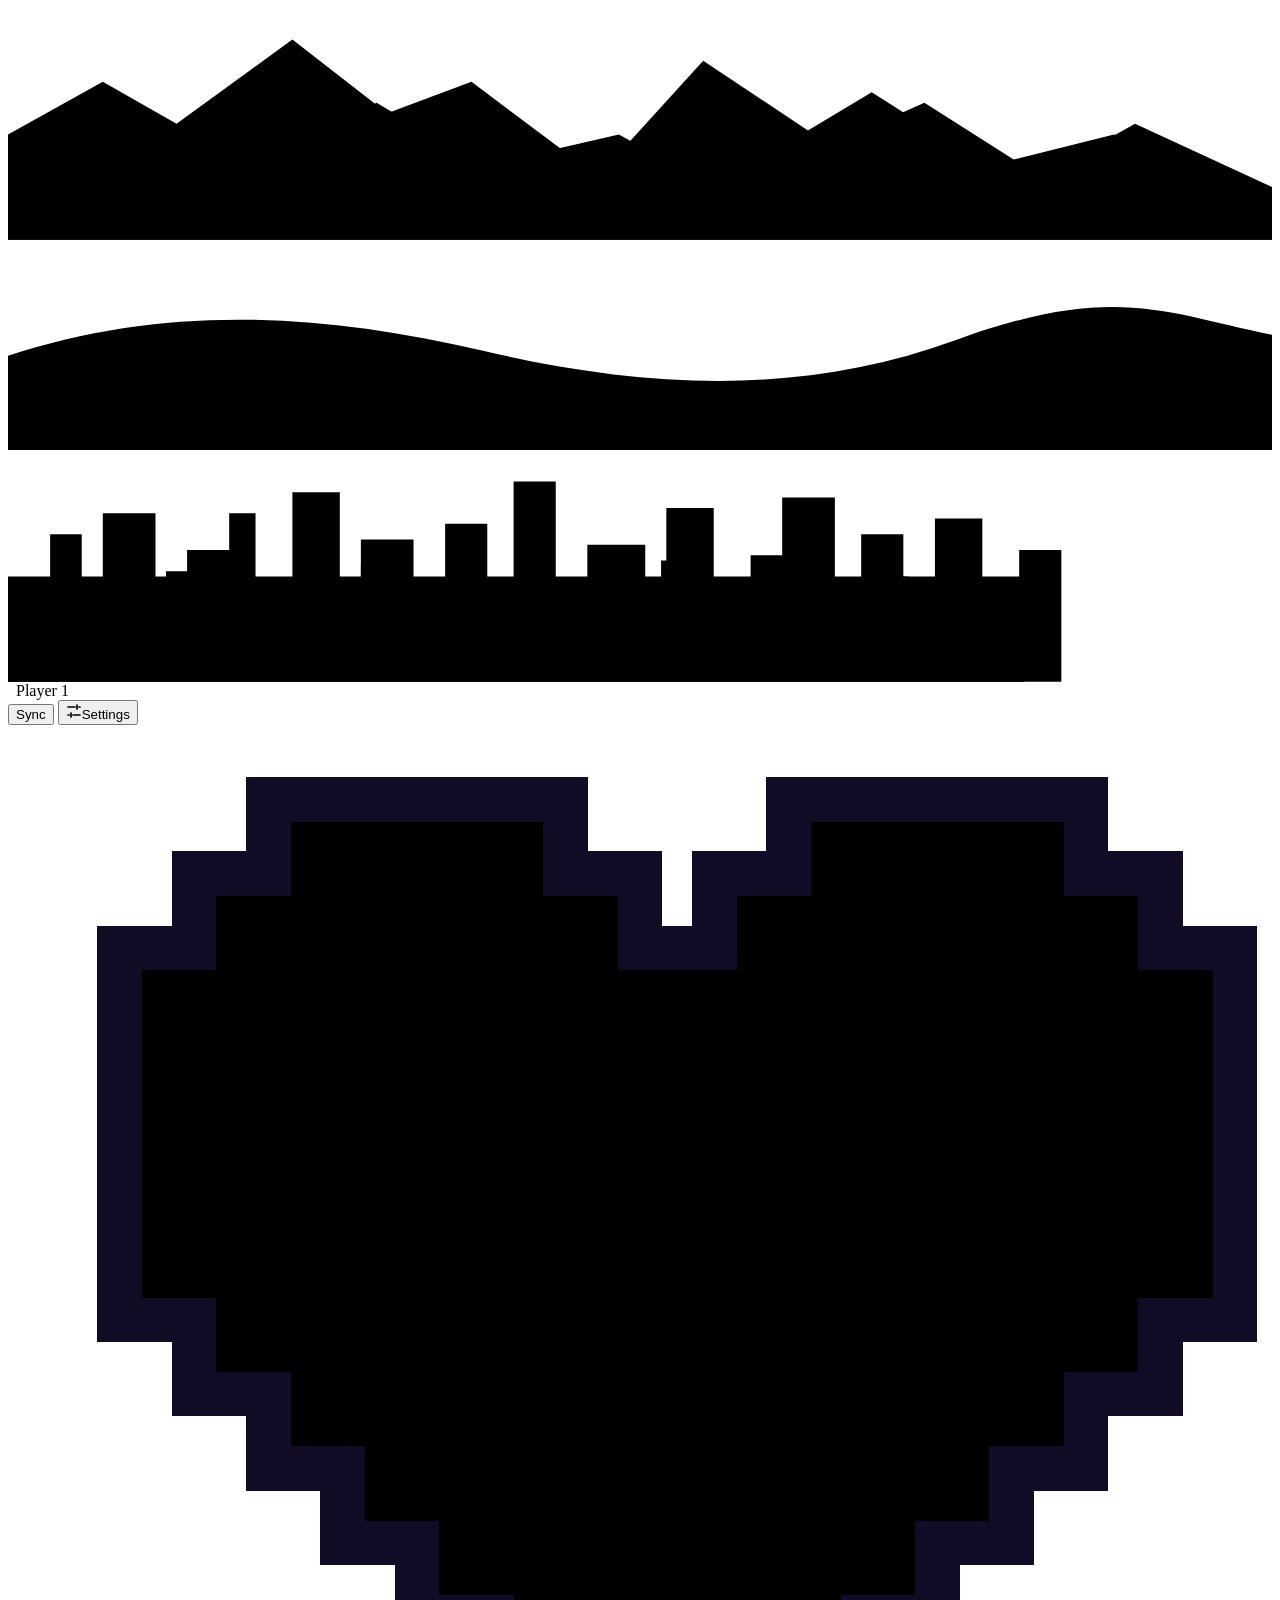
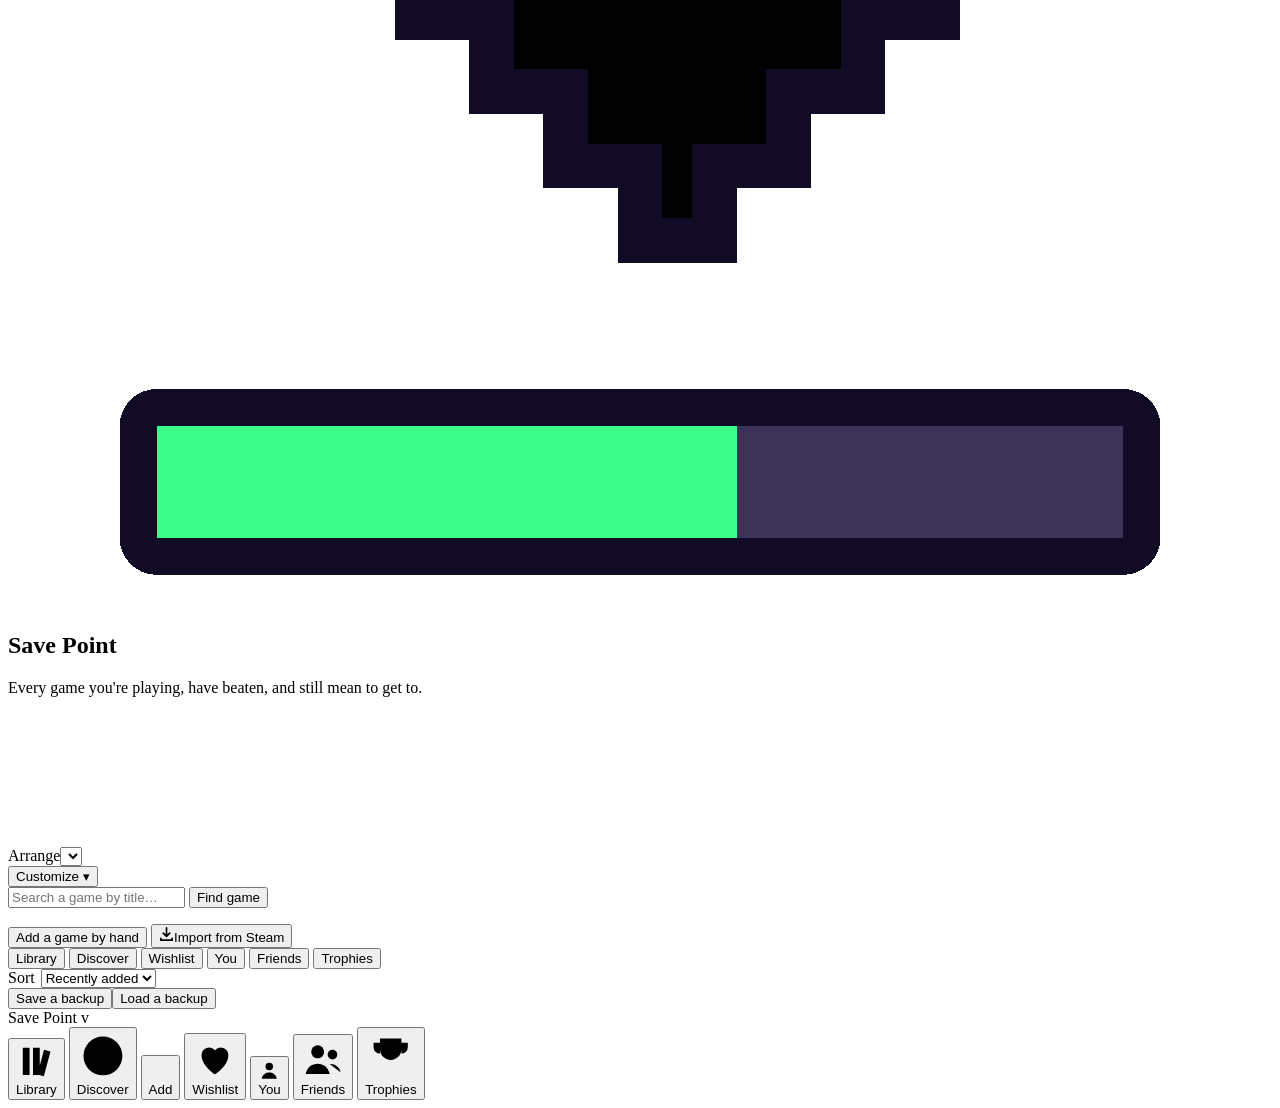
==== src/page/body.html @ 4b479892 "v3.49: what to play tonight, wishlist prices, play-together list, public profile + share image, room" ====
</style>
</head>
<body>
<div class="wrap">
  <section class="hero" aria-label="Player">
    <div class="sky" aria-hidden="true"><div class="floor"><div class="grid"></div></div><i class="horizon"></i>
      <div class="aurora"><i></i><i></i><i></i></div>
      <svg class="peaks" viewBox="0 0 1200 220" preserveAspectRatio="none"><path class="far" d="M0 220V120l90-50 70 40 110-80 90 70 80-30 120 90 100-110 120 80 90-40 110 70 90-50 130 60V220z"/><path class="near" d="M0 220V170l120-40 90 30 140-70 100 60 130-30 90 50 150-90 110 70 120-30 150 60V220z"/></svg>
      <div class="mist"><i></i><i></i></div>
      <div class="sun"></div>
      <div class="clouds"><i></i><i></i><i></i></div>
      <svg class="hills" viewBox="0 0 1200 200" preserveAspectRatio="none"><path class="h1" d="M0 200V110C150 60 300 70 450 105S750 150 900 95 1100 70 1200 90V200z"/><path class="h2" d="M0 200V150C200 110 350 120 520 150S850 185 1000 140 1150 125 1200 135V200z"/></svg>
      <svg class="city" viewBox="0 0 1200 220" preserveAspectRatio="none"><path class="c1" d="M0 220V120h40V80h30v40h20V60h50v60h30V95h40v-35h25v60h35V40h45v80h20V85h50v35h30V70h40v50h25V30h40v90h30V90h55v30h20V55h45v65h35V100h30V45h50v75h25V80h40v40h30V65h45v55h35V95h40v125z"/><path class="c2" d="M0 220V160h60v-30h40v30h50v-45h45v45h40v-25h55v25h45v-50h40v50h60v-35h50v35h45v-20h50v20h40v-55h45v55h55v-30h40v30h50v-40h45v40h60v-25h50v85z"/></svg>
      <div class="cityglow"></div></div>
    <div class="topbar">
      <div class="hp" aria-hidden="true"><i></i><i></i><i></i><i></i><i class="off"></i><span class="px" style="margin-left:8px">Player 1</span></div>
    <div class="tb">
      <button class="ibtn" type="button" id="sync-btn" aria-label="Sync"><span class="dot" id="sync-dot"></span><span id="sync-label">Sync</span></button>
      <button class="ibtn" type="button" id="install-top" hidden><svg width="15" height="15" viewBox="0 0 16 16" aria-hidden="true"><path d="M8 1v9m0 0L4.5 6.5M8 10l3.5-3.5M2 12v2h12v-2" fill="none" stroke="currentColor" stroke-width="1.8" stroke-linecap="round" stroke-linejoin="round"/></svg>Install app</button>
      <button class="ibtn" type="button" id="settings-btn" aria-label="Settings"><svg width="16" height="16" viewBox="0 0 16 16" aria-hidden="true"><path d="M2 4h7M13 4h1M2 12h1M7 12h7M11 2v4M5 10v4" fill="none" stroke="currentColor" stroke-width="1.7" stroke-linecap="round"/></svg>Settings</button>
    </div>
    </div>
    <div class="hero-main">
      <div class="titlewrap">
        <div class="crystalwrap" aria-hidden="true">
          <i class="cglow"></i>
          <div class="cfloat"><svg class="crystal heartmark" viewBox="0 0 34 40" aria-hidden="true" shape-rendering="crispEdges">
            <path class="hm-shade" d="M7 2h8v2h2v2h2V4h2V2h8v2h2v2h2v10h-2v2h-2v2h-2v2h-2v2h-2v2h-2v2h-2v2h-2v-2h-2v-2h-2v-2h-2v-2H9v-2H7v-2H5v-2H3V6h2V4h2z"/>
            <path class="hm-red" d="M7 2h8v2h2v2h2v24h-2v-2h-2v-2h-2v-2h-2v-2H9v-2H7v-2H5v-2H3V6h2V4h2z"/>
            <path class="hm-hi" d="M7 6h4v2H9v2H7z"/>
            <path d="M7 2h8v2h2v2h2V4h2V2h8v2h2v2h2v10h-2v2h-2v2h-2v2h-2v2h-2v2h-2v2h-2v2h-2v-2h-2v-2h-2v-2h-2v-2H9v-2H7v-2H5v-2H3V6h2V4h2z" fill="none" stroke="#120B26" stroke-width="1.2"/>
            <rect x="3" y="34" width="28" height="5" rx="1" fill="#120B26"/><rect x="4" y="35" width="26" height="3" fill="#3B3456"/><rect class="hm-bar" x="4" y="35" height="3" fill="#3BFF8A" style="width:calc(var(--xp,60) * .26px)"/>
          </svg></div>
          <i class="cshadow"></i>
        </div>
        <div class="l">
          <h1>Save <span class="hi">Point</span></h1>
          <div class="sub" id="subline">Every game you're playing, have beaten, and still mean to get to.</div>
        </div>
      </div>
      <div class="pcard" id="pcard"></div>
    </div>
  </section>

  <section class="deck" id="deck" aria-label="Now playing" hidden></section>

  <section class="bdock" id="bdock" aria-label="Your co-op buddy" hidden></section>

  <section class="room" id="room" aria-label="Your gaming room" hidden>
    <div class="rm-stage"></div>
    <div class="rm-panel" hidden></div>
    <div class="rm-bar"><button class="btn small primary" type="button" data-roomgo="shelves">📚 Open my shelves</button><button class="btn small" type="button" data-roomgo="pc">🖥 PC</button><button class="btn small" type="button" data-roomgo="consoles">🎮 Consoles</button><button class="btn small" type="button" data-roomgo="desk">🪑 Desk</button><button class="btn small" type="button" data-roomgo="walls">🖼 Walls</button></div>
  </section>
  <section class="rack nook" aria-label="Your game shelves" data-scene="cozy">
    <canvas class="sparks" id="sparks" aria-hidden="true"></canvas>
    <div class="nookglass" aria-hidden="true"></div>
    <div class="nookbar">
      <button class="btn small rm-back" type="button" id="nook-roomback" hidden title="See your whole gaming room">🏠 Room view</button>
      <div class="nookhead" id="nook-head"></div>
      <label class="nsel"><span>Arrange</span><select id="nook-view" aria-label="Arrange shelves by"></select></label>
      <div class="nmenuwrap"><button class="btn small nmenubtn" type="button" data-nookmenu aria-expanded="false" aria-controls="nook-menu">Customize ▾</button>
        <div class="nookmenu" id="nook-menu" hidden>
          <div class="nmrow"><span class="px">Room</span><div class="nookscene" id="nook-scene" role="group" aria-label="Room style"></div></div>
          <div class="nmrow"><span class="px">Shelf colour</span><div class="finpick" id="nook-finish" role="group" aria-label="Shelf colour"></div></div>
          <div class="nmrow"><span class="px">Spines</span><div class="spinepick" id="nook-spines" role="group" aria-label="Spine style"></div></div>
          <label class="nmrow"><span class="px">Sort games</span><select id="nook-sortall" aria-label="Sort games on every shelf"></select></label>
          <div class="nmlist">
            <button type="button" data-nooknew><i>＋</i>New shelf</button>
            <button type="button" id="nook-move" data-nookmove aria-pressed="false" hidden><i>⇄</i>Move games</button>
            <button type="button" data-nookdeco><i>✿</i>Decorate and sign</button>
            <button type="button" id="nook-edit" data-nookedit aria-pressed="false"><i>✥</i>Edit room layout</button>
            <button type="button" data-nookmanage><i>☰</i>Manage shelves</button>
          </div>
        </div></div>
    </div>
    <div class="nookhint" id="nook-hint" hidden>Drag a game to a new spot or another shelf. Dropping it on Playing, Finished or Backlog changes its status. <button class="btn small primary" type="button" data-nookmove>Done</button></div>
    <div class="nookband" id="nook-band" aria-hidden="true"><div class="bandin" id="band-in"></div></div>
    <div class="nookhint" id="nook-edithint" hidden>Drag your sign and decorations anywhere on the wall or the top shelf. <button class="linkbtn" type="button" data-bandreset>Reset layout</button> · <button class="linkbtn" type="button" data-nookdeco>Add or remove things</button> · <button class="btn small primary" type="button" data-nookedit>Done</button></div>
    <div class="shelves" id="shelves"></div>
  </section>

  <section class="console" aria-label="Find a game">
    <form id="search-form" autocomplete="off">
      <input id="q" type="search" placeholder="Search a game by title…" aria-label="Search for a game">
      <button class="btn primary" id="search-btn" type="submit">Find game</button>
    </form>
    <div id="results-wrap"></div>
    <div class="cfoot">
      <button class="linkbtn" id="manual-btn" type="button">Add a game by hand</button>
      <button class="btn small" type="button" id="steam-btn"><svg width="15" height="15" viewBox="0 0 16 16" aria-hidden="true"><path d="M8 1v9m0 0L4.5 6.5M8 10l3.5-3.5M2 12v2h12v-2" fill="none" stroke="currentColor" stroke-width="1.8" stroke-linecap="round" stroke-linejoin="round"/></svg>Import from Steam</button>
    </div>
  </section>

  <nav class="tabs" role="tablist">
    <button class="tab" id="tab-library" role="tab" aria-selected="true">Library</button>
    <button class="tab" id="tab-discover" role="tab" aria-selected="false">Discover</button>
    <button class="tab" id="tab-wishlist" role="tab" aria-selected="false">Wishlist</button>
    <button class="tab" id="tab-stats" role="tab" aria-selected="false">You</button>
    <button class="tab" id="tab-friends" role="tab" aria-selected="false">Friends</button>
    <button class="tab" id="tab-trophies" role="tab" aria-selected="false">Trophies</button>
  </nav>

  <main id="view-library">
    <div class="bar">
      <div class="seg" id="filter"></div>
      <label class="px" style="display:flex;align-items:center;gap:6px">Sort
        <select class="sort" id="sort">
          <option value="added">Recently added</option>
          <option value="played">Last played</option>
          <option value="title">Title</option>
          <option value="rating">Your rating</option>
          <option value="hours">Hours played</option>
          <option value="mc">Metacritic</option>
          <option value="year">Release year</option>
        </select>
      </label>
    </div>
    <div class="tools" id="tools"></div>
    <div id="list"></div>
  </main>
  <main id="view-discover" hidden><div id="disc"></div><div id="view-next"></div></main>
  <main id="view-wishlist" hidden></main>
  <main id="view-stats" hidden></main>
  <main id="view-friends" hidden></main>
  <main id="view-trophies" hidden></main>

  <footer class="muted">
    <span id="storage-note"></span>
    <div class="row2"><button class="btn small" type="button" id="backup-btn">Save a backup</button><button class="btn small" type="button" id="restore-btn">Load a backup</button></div>
    <input type="file" id="restore-file" accept=".json,application/json" hidden>
    <span class="px">Save Point v<span id="ver"></span></span>
  </footer>
</div>
<nav class="bnav" aria-label="Sections">
  <button type="button" data-nav="library" class="on"><svg viewBox="0 0 24 24" aria-hidden="true"><path d="M4 4h4v16H4zM10 4h4v16h-4zM16.5 5.2l3.8 1-3.9 14.6-3.8-1z"/></svg>Library</button>
  <button type="button" data-nav="discover"><svg viewBox="0 0 24 24" aria-hidden="true"><circle cx="12" cy="12" r="9"/><path d="M15.5 8.5l-2 5-5 2 2-5z"/></svg>Discover</button>
  <button type="button" data-nav="add" class="add" aria-label="Add a game"><svg viewBox="0 0 24 24" aria-hidden="true"><path d="M12 5v14M5 12h14"/></svg>Add</button>
  <button type="button" data-nav="wishlist"><svg viewBox="0 0 24 24" aria-hidden="true"><path d="M12 20s-7-4.4-7-10a4 4 0 0 1 7-2.6A4 4 0 0 1 19 10c0 5.6-7 10-7 10z"/></svg>Wishlist</button>
  <button type="button" data-nav="stats"><svg viewBox="0 0 24 24" aria-hidden="true"><circle cx="12" cy="8" r="4"/><path d="M4 21c1-4.5 4.5-6.5 8-6.5s7 2 8 6.5"/></svg>You</button>
  <button type="button" data-nav="friends"><svg viewBox="0 0 24 24" aria-hidden="true"><circle cx="9" cy="8" r="3.5"/><circle cx="17" cy="9.5" r="2.6"/><path d="M2.5 20c.8-3.8 3.4-5.6 6.5-5.6s5.7 1.8 6.5 5.6M15.5 14.6c2.7-.3 5 1.2 6 4.6"/></svg>Friends</button>
  <button type="button" data-nav="trophies"><svg viewBox="0 0 24 24" aria-hidden="true"><path d="M7 4h10v5a5 5 0 0 1-10 0zM7 6H4v2a3 3 0 0 0 3 3M17 6h3v2a3 3 0 0 1-3 3M12 14v4M8 20h8"/></svg>Trophies</button>
</nav>
<svg width="0" height="0" style="position:absolute" aria-hidden="true" focusable="false"><defs id="cb-defs"></defs><defs>
  <!-- gives every flat trinket drawing soft light from the top left, a gentle sheen and shade underneath -->
  <filter id="tkShade" x="-8%" y="-8%" width="116%" height="116%" color-interpolation-filters="sRGB">
    <feGaussianBlur in="SourceAlpha" stdDeviation="1.4" result="b"/>
    <feDiffuseLighting in="b" surfaceScale="2.4" diffuseConstant="1.15" lighting-color="#fff" result="d"><feDistantLight azimuth="225" elevation="48"/></feDiffuseLighting>
    <feComposite in="SourceGraphic" in2="d" operator="arithmetic" k1="1.12" k2="0" k3="0" k4="0" result="lit"/>
    <feSpecularLighting in="b" surfaceScale="2.4" specularConstant=".7" specularExponent="22" lighting-color="#fff" result="sp"><feDistantLight azimuth="225" elevation="40"/></feSpecularLighting>
    <feComposite in="sp" in2="SourceAlpha" operator="in" result="spi"/>
    <feComposite in="lit" in2="SourceAlpha" operator="in" result="liti"/>
    <feMerge><feMergeNode in="liti"/><feMergeNode in="spi"/></feMerge>
  </filter></defs></svg>
<div class="buddy" id="buddy" hidden><div class="bubble" id="bubble" role="status" hidden></div><button class="bbtn" id="buddy-btn" type="button" aria-label="Talk to your co-op buddy"></button></div>
<div id="modal-root"></div>
<script>
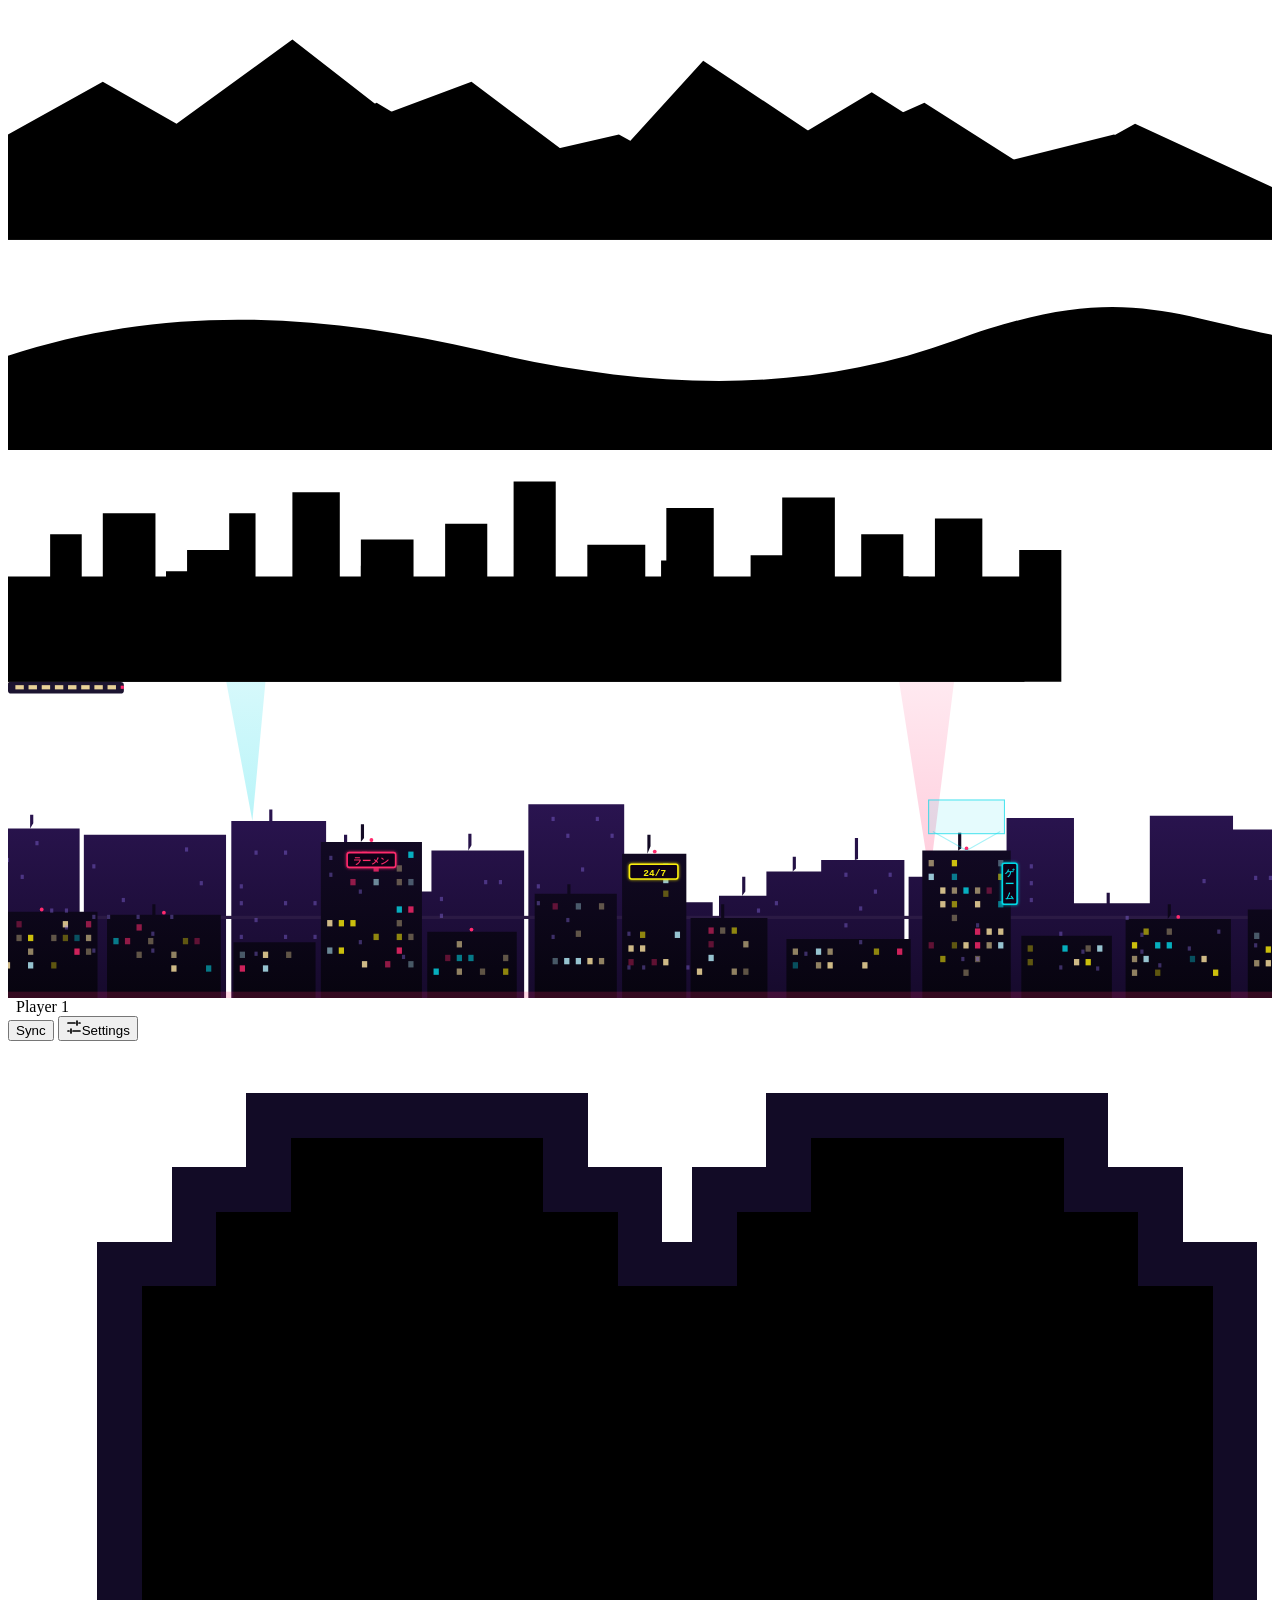
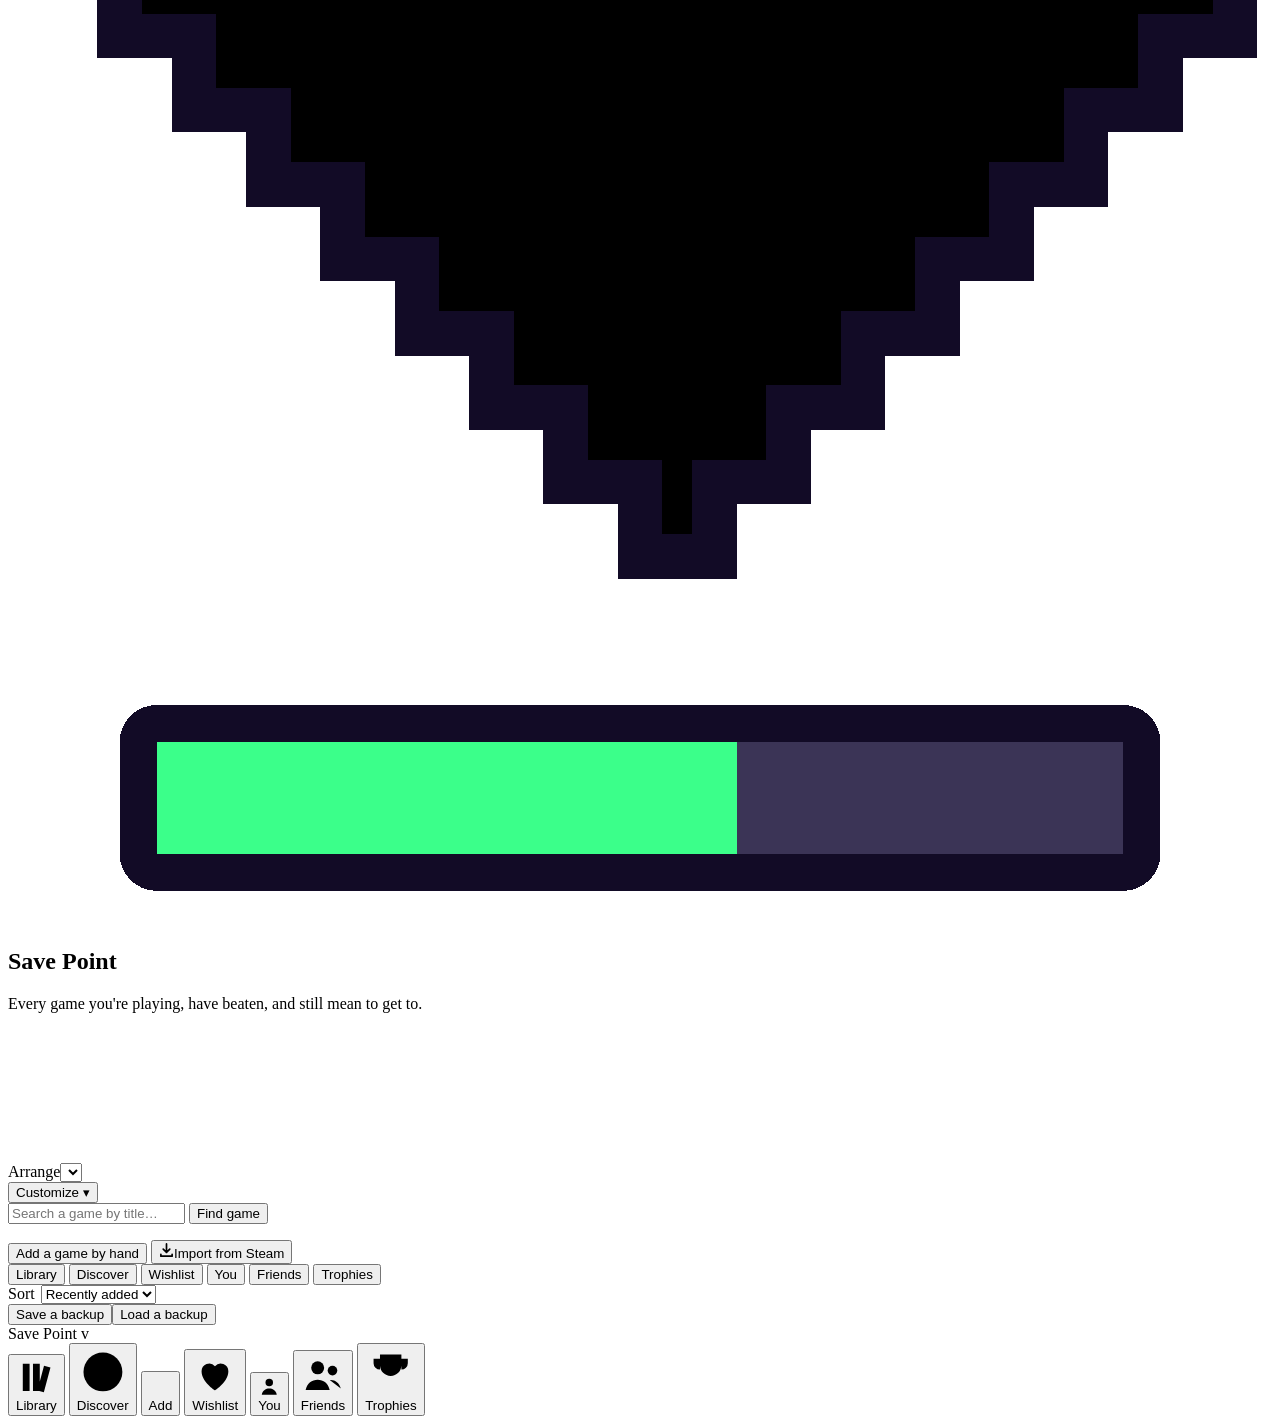
==== commit ab676ff2: "v3.50: notifications bell with conversations and reactions, room rugs and edit button, free themed t" ====
--- a/src/page/body.html
+++ b/src/page/body.html
@@ -11,7 +11,27 @@
       <div class="clouds"><i></i><i></i><i></i></div>
       <svg class="hills" viewBox="0 0 1200 200" preserveAspectRatio="none"><path class="h1" d="M0 200V110C150 60 300 70 450 105S750 150 900 95 1100 70 1200 90V200z"/><path class="h2" d="M0 200V150C200 110 350 120 520 150S850 185 1000 140 1150 125 1200 135V200z"/></svg>
       <svg class="city" viewBox="0 0 1200 220" preserveAspectRatio="none"><path class="c1" d="M0 220V120h40V80h30v40h20V60h50v60h30V95h40v-35h25v60h35V40h45v80h20V85h50v35h30V70h40v50h25V30h40v90h30V90h55v30h20V55h45v65h35V100h30V45h50v75h25V80h40v40h30V65h45v55h35V95h40v125z"/><path class="c2" d="M0 220V160h60v-30h40v30h50v-45h45v45h40v-25h55v25h45v-50h40v50h60v-35h50v35h45v-20h50v20h40v-55h45v55h55v-30h40v30h50v-40h45v40h60v-25h50v85z"/></svg>
-      <div class="cityglow"></div></div>
+      <div class="cityglow"></div>
+      <svg class="cyberlife" viewBox="0 0 1200 300" preserveAspectRatio="xMidYMax slice" aria-hidden="true" font-family="monospace">
+        <defs><linearGradient id="cyBeam" x1="0" y1="1" x2="0" y2="0"><stop offset="0" stop-color="#05D9E8" stop-opacity=".28"/><stop offset="1" stop-color="#05D9E8" stop-opacity="0"/></linearGradient>
+          <linearGradient id="cyBeam2" x1="0" y1="1" x2="0" y2="0"><stop offset="0" stop-color="#FF2A6D" stop-opacity=".24"/><stop offset="1" stop-color="#FF2A6D" stop-opacity="0"/></linearGradient>
+          <linearGradient id="cyFar" x1="0" y1="0" x2="0" y2="1"><stop offset="0" stop-color="#2A1450"/><stop offset="1" stop-color="#160A2C"/></linearGradient>
+          <linearGradient id="cyNear" x1="0" y1="0" x2="0" y2="1"><stop offset="0" stop-color="#130A26"/><stop offset="1" stop-color="#07040F"/></linearGradient>
+          <filter id="cyGlow" x="-50%" y="-50%" width="200%" height="200%"><feGaussianBlur stdDeviation="1.6" result="b"/><feMerge><feMergeNode in="b"/><feMergeNode in="SourceGraphic"/></feMerge></filter>
+          <clipPath id="cyHc"><rect x="876" y="114" width="68" height="28"/></clipPath></defs>
+        <g class="cybeams"><path class="cyb1" d="M232 132 l-60 -320 h90z" fill="url(#cyBeam)"/><path class="cyb2" d="M875 185 l-50 -320 h90z" fill="url(#cyBeam2)"/></g>
+        <g class="cycars"><g class="cycar c1"><rect width="14" height="3" rx="1.5" fill="#2A1F48"/><circle cx="14" cy="1.5" r="1.8" fill="#FFF7C2"/><circle cx="0" cy="1.5" r="1.3" fill="#FF2A6D"/></g><g class="cycar c2"><rect width="10" height="2.5" rx="1.2" fill="#2A1F48"/><circle cx="0" cy="1.2" r="1.4" fill="#FFF7C2"/><circle cx="10" cy="1.2" r="1" fill="#FF2A6D"/></g><g class="cycar c3"><rect width="12" height="3" rx="1.5" fill="#2A1F48"/><circle cx="12" cy="1.5" r="1.5" fill="#05D9E8"/></g></g>
+        <path d="M-10 300V139h78V300zM21 139v-13h3v8zM72 300V145h78V300zM146 300V145h61V300zM212 300V132h90V300zM248 132v-11h3v19zM297 300V153h56V300zM319 153v-8h3v15zM352 300V199h59V300zM402 300V160h88V300zM437 160v-16h3v11zM494 300V116h91V300zM580 300V209h89V300zM616 209v-19h3v20zM675 300V203h54V300zM697 203v-18h3v14zM720 300V180h62V300zM745 180v-14h3v11zM772 300V169h79V300zM804 169v-21h3v20zM855 300V185h87V300zM948 300V129h64V300zM1011 300V210h81V300zM1043 210v-10h3v14zM1084 300V127h79V300zM1161 300V140h76V300z" fill="url(#cyFar)"/>
+        <g class="cytrain"><rect x="0" y="222" width="1200" height="3" fill="#2B1A44"/><g class="cytr"><rect width="110" height="11" rx="3" fill="#1C1430"/><rect x="7.0" y="3" width="8" height="4" fill="#FFE7A3" opacity=".9"/><rect x="19.5" y="3" width="8" height="4" fill="#FFE7A3" opacity=".9"/><rect x="32.0" y="3" width="8" height="4" fill="#FFE7A3" opacity=".9"/><rect x="44.5" y="3" width="8" height="4" fill="#FFE7A3" opacity=".9"/><rect x="57.0" y="3" width="8" height="4" fill="#FFE7A3" opacity=".9"/><rect x="69.5" y="3" width="8" height="4" fill="#FFE7A3" opacity=".9"/><rect x="82.0" y="3" width="8" height="4" fill="#FFE7A3" opacity=".9"/><rect x="94.5" y="3" width="8" height="4" fill="#FFE7A3" opacity=".9"/><rect x="107" y="3.5" width="3" height="3" fill="#FF2A6D"/></g></g>
+        <path d="M-20 300V218h105V300zM94 300V221h108V300zM137 221v-10h3v11zM214 300V247h78V300zM297 300V152h96V300zM335 152v-17h3v13zM398 300V237h85V300zM500 300V201h78V300zM531 201v-9h3v9zM583 300V163h61V300zM607 163v-18h3v11zM648 300V224h73V300zM677 224v-13h3v13zM739 300V244h118V300zM868 300V160h84V300zM902 160v-17h3v15zM962 300V241h86V300zM1061 300V225h100V300zM1101 225v-14h3v10zM1177 300V216h103V300z" fill="url(#cyNear)"/>
+        <g class="cywin"><rect x="-14" y="227" width="5" height="6" fill="#FFE7A3" opacity="0.35"/><rect x="8" y="227" width="5" height="6" fill="#FF2A6D" opacity="0.35"/><rect x="52" y="227" width="5" height="6" fill="#FFE7A3" opacity="0.8" class="cw f1"/><rect x="74" y="227" width="5" height="6" fill="#FF2A6D" opacity="0.55"/><rect x="8" y="240" width="5" height="6" fill="#FFE7A3" opacity="0.35"/><rect x="19" y="240" width="5" height="6" fill="#FCEE0A" opacity="0.8"/><rect x="41" y="240" width="5" height="6" fill="#FFE7A3" opacity="0.35"/><rect x="52" y="240" width="5" height="6" fill="#FCEE0A" opacity="0.35" class="cw f1"/><rect x="63" y="240" width="5" height="6" fill="#05D9E8" opacity="0.35"/><rect x="74" y="240" width="5" height="6" fill="#FFE7A3" opacity="0.55"/><rect x="19" y="253" width="5" height="6" fill="#FFE7A3" opacity="0.55"/><rect x="63" y="253" width="5" height="6" fill="#FF2A6D" opacity="0.8" class="cw f1"/><rect x="74" y="253" width="5" height="6" fill="#FFE7A3" opacity="0.35"/><rect x="-3" y="266" width="5" height="6" fill="#FFE7A3" opacity="0.8"/><rect x="19" y="266" width="5" height="6" fill="#B9F3FF" opacity="0.8"/><rect x="41" y="266" width="5" height="6" fill="#FCEE0A" opacity="0.35"/><rect x="122" y="230" width="5" height="6" fill="#FF2A6D" opacity="0.55" class="cw f3"/><rect x="100" y="243" width="5" height="6" fill="#05D9E8" opacity="0.55" class="cw f1"/><rect x="111" y="243" width="5" height="6" fill="#FF2A6D" opacity="0.55" class="cw f4"/><rect x="133" y="243" width="5" height="6" fill="#FFE7A3" opacity="0.35"/><rect x="166" y="243" width="5" height="6" fill="#FCEE0A" opacity="0.35"/><rect x="177" y="243" width="5" height="6" fill="#FF2A6D" opacity="0.35" class="cw f4"/><rect x="122" y="256" width="5" height="6" fill="#FFE7A3" opacity="0.35" class="cw f3"/><rect x="155" y="256" width="5" height="6" fill="#FFE7A3" opacity="0.55" class="cw f4"/><rect x="155" y="269" width="5" height="6" fill="#FFE7A3" opacity="0.8" class="cw f1"/><rect x="188" y="269" width="5" height="6" fill="#05D9E8" opacity="0.55" class="cw f2"/><rect x="220" y="256" width="5" height="6" fill="#B9F3FF" opacity="0.35" class="cw f2"/><rect x="242" y="256" width="5" height="6" fill="#FFE7A3" opacity="0.8"/><rect x="264" y="256" width="5" height="6" fill="#FFE7A3" opacity="0.35"/><rect x="220" y="269" width="5" height="6" fill="#FF2A6D" opacity="0.8" class="cw f4"/><rect x="242" y="269" width="5" height="6" fill="#B9F3FF" opacity="0.8"/><rect x="336" y="161" width="5" height="6" fill="#FF2A6D" opacity="0.55"/><rect x="380" y="161" width="5" height="6" fill="#05D9E8" opacity="0.8"/><rect x="347" y="174" width="5" height="6" fill="#FF2A6D" opacity="0.8"/><rect x="369" y="174" width="5" height="6" fill="#FFE7A3" opacity="0.35"/><rect x="325" y="187" width="5" height="6" fill="#FF2A6D" opacity="0.55"/><rect x="347" y="187" width="5" height="6" fill="#B9F3FF" opacity="0.55"/><rect x="369" y="187" width="5" height="6" fill="#FFE7A3" opacity="0.35"/><rect x="380" y="187" width="5" height="6" fill="#B9F3FF" opacity="0.35"/><rect x="369" y="213" width="5" height="6" fill="#05D9E8" opacity="0.8"/><rect x="380" y="213" width="5" height="6" fill="#FF2A6D" opacity="0.8"/><rect x="303" y="226" width="5" height="6" fill="#FFE7A3" opacity="0.8"/><rect x="314" y="226" width="5" height="6" fill="#FCEE0A" opacity="0.8" class="cw f1"/><rect x="325" y="226" width="5" height="6" fill="#FCEE0A" opacity="0.8" class="cw f1"/><rect x="369" y="226" width="5" height="6" fill="#FFE7A3" opacity="0.35"/><rect x="347" y="239" width="5" height="6" fill="#FCEE0A" opacity="0.55" class="cw f4"/><rect x="369" y="239" width="5" height="6" fill="#FCEE0A" opacity="0.55"/><rect x="380" y="239" width="5" height="6" fill="#FFE7A3" opacity="0.35" class="cw f2"/><rect x="303" y="252" width="5" height="6" fill="#B9F3FF" opacity="0.55"/><rect x="314" y="252" width="5" height="6" fill="#FCEE0A" opacity="0.8" class="cw f1"/><rect x="369" y="252" width="5" height="6" fill="#FF2A6D" opacity="0.8"/><rect x="336" y="265" width="5" height="6" fill="#FFE7A3" opacity="0.8"/><rect x="358" y="265" width="5" height="6" fill="#FF2A6D" opacity="0.55"/><rect x="380" y="265" width="5" height="6" fill="#B9F3FF" opacity="0.35"/><rect x="426" y="246" width="5" height="6" fill="#FFE7A3" opacity="0.55" class="cw f1"/><rect x="415" y="259" width="5" height="6" fill="#FF2A6D" opacity="0.35"/><rect x="426" y="259" width="5" height="6" fill="#05D9E8" opacity="0.55"/><rect x="437" y="259" width="5" height="6" fill="#05D9E8" opacity="0.55"/><rect x="470" y="259" width="5" height="6" fill="#FFE7A3" opacity="0.35"/><rect x="404" y="272" width="5" height="6" fill="#05D9E8" opacity="0.8"/><rect x="426" y="272" width="5" height="6" fill="#FFE7A3" opacity="0.55" class="cw f2"/><rect x="448" y="272" width="5" height="6" fill="#FFE7A3" opacity="0.35" class="cw f4"/><rect x="470" y="272" width="5" height="6" fill="#FCEE0A" opacity="0.55"/><rect x="517" y="210" width="5" height="6" fill="#FF2A6D" opacity="0.35" class="cw f2"/><rect x="539" y="210" width="5" height="6" fill="#B9F3FF" opacity="0.35"/><rect x="561" y="210" width="5" height="6" fill="#FFE7A3" opacity="0.35"/><rect x="539" y="236" width="5" height="6" fill="#FFE7A3" opacity="0.35"/><rect x="517" y="262" width="5" height="6" fill="#B9F3FF" opacity="0.35"/><rect x="528" y="262" width="5" height="6" fill="#B9F3FF" opacity="0.8"/><rect x="539" y="262" width="5" height="6" fill="#B9F3FF" opacity="0.8"/><rect x="550" y="262" width="5" height="6" fill="#FFE7A3" opacity="0.8"/><rect x="561" y="262" width="5" height="6" fill="#FFE7A3" opacity="0.55"/><rect x="622" y="172" width="5" height="6" fill="#05D9E8" opacity="0.55" class="cw f2"/><rect x="622" y="185" width="5" height="6" fill="#B9F3FF" opacity="0.8" class="cw f3"/><rect x="622" y="198" width="5" height="6" fill="#FCEE0A" opacity="0.35"/><rect x="600" y="237" width="5" height="6" fill="#FCEE0A" opacity="0.55"/><rect x="633" y="237" width="5" height="6" fill="#B9F3FF" opacity="0.8"/><rect x="589" y="250" width="5" height="6" fill="#FFE7A3" opacity="0.8"/><rect x="600" y="250" width="5" height="6" fill="#FFE7A3" opacity="0.8"/><rect x="589" y="263" width="5" height="6" fill="#FF2A6D" opacity="0.35"/><rect x="611" y="263" width="5" height="6" fill="#FF2A6D" opacity="0.35"/><rect x="622" y="263" width="5" height="6" fill="#FFE7A3" opacity="0.8"/><rect x="665" y="233" width="5" height="6" fill="#FF2A6D" opacity="0.55" class="cw f4"/><rect x="676" y="233" width="5" height="6" fill="#FFE7A3" opacity="0.35"/><rect x="687" y="233" width="5" height="6" fill="#FCEE0A" opacity="0.55" class="cw f4"/><rect x="665" y="246" width="5" height="6" fill="#FF2A6D" opacity="0.35"/><rect x="698" y="246" width="5" height="6" fill="#FFE7A3" opacity="0.55"/><rect x="665" y="259" width="5" height="6" fill="#B9F3FF" opacity="0.8"/><rect x="654" y="272" width="5" height="6" fill="#FFE7A3" opacity="0.8"/><rect x="687" y="272" width="5" height="6" fill="#FFE7A3" opacity="0.55" class="cw f3"/><rect x="698" y="272" width="5" height="6" fill="#FFE7A3" opacity="0.35" class="cw f3"/><rect x="745" y="253" width="5" height="6" fill="#FFE7A3" opacity="0.55"/><rect x="767" y="253" width="5" height="6" fill="#B9F3FF" opacity="0.8"/><rect x="778" y="253" width="5" height="6" fill="#FFE7A3" opacity="0.55"/><rect x="822" y="253" width="5" height="6" fill="#FCEE0A" opacity="0.55"/><rect x="844" y="253" width="5" height="6" fill="#FF2A6D" opacity="0.8"/><rect x="745" y="266" width="5" height="6" fill="#05D9E8" opacity="0.35"/><rect x="767" y="266" width="5" height="6" fill="#FFE7A3" opacity="0.55"/><rect x="778" y="266" width="5" height="6" fill="#FFE7A3" opacity="0.8"/><rect x="811" y="266" width="5" height="6" fill="#FFE7A3" opacity="0.8" class="cw f2"/><rect x="874" y="169" width="5" height="6" fill="#FFE7A3" opacity="0.55" class="cw f3"/><rect x="896" y="169" width="5" height="6" fill="#FCEE0A" opacity="0.8"/><rect x="940" y="169" width="5" height="6" fill="#B9F3FF" opacity="0.35" class="cw f2"/><rect x="874" y="182" width="5" height="6" fill="#B9F3FF" opacity="0.8" class="cw f4"/><rect x="896" y="182" width="5" height="6" fill="#05D9E8" opacity="0.55"/><rect x="940" y="182" width="5" height="6" fill="#FCEE0A" opacity="0.55"/><rect x="885" y="195" width="5" height="6" fill="#FFE7A3" opacity="0.8"/><rect x="896" y="195" width="5" height="6" fill="#FFE7A3" opacity="0.55"/><rect x="907" y="195" width="5" height="6" fill="#05D9E8" opacity="0.8"/><rect x="918" y="195" width="5" height="6" fill="#FFE7A3" opacity="0.55" class="cw f1"/><rect x="929" y="195" width="5" height="6" fill="#FF2A6D" opacity="0.35"/><rect x="885" y="208" width="5" height="6" fill="#FFE7A3" opacity="0.8"/><rect x="896" y="208" width="5" height="6" fill="#FCEE0A" opacity="0.55"/><rect x="918" y="208" width="5" height="6" fill="#FFE7A3" opacity="0.8"/><rect x="940" y="208" width="5" height="6" fill="#05D9E8" opacity="0.55"/><rect x="896" y="221" width="5" height="6" fill="#FFE7A3" opacity="0.35"/><rect x="918" y="234" width="5" height="6" fill="#FF2A6D" opacity="0.8" class="cw f4"/><rect x="929" y="234" width="5" height="6" fill="#FFE7A3" opacity="0.8"/><rect x="940" y="234" width="5" height="6" fill="#FFE7A3" opacity="0.8"/><rect x="874" y="247" width="5" height="6" fill="#FF2A6D" opacity="0.35" class="cw f2"/><rect x="896" y="247" width="5" height="6" fill="#FCEE0A" opacity="0.35"/><rect x="907" y="247" width="5" height="6" fill="#FFE7A3" opacity="0.8" class="cw f2"/><rect x="918" y="247" width="5" height="6" fill="#FF2A6D" opacity="0.8"/><rect x="929" y="247" width="5" height="6" fill="#FFE7A3" opacity="0.55"/><rect x="940" y="247" width="5" height="6" fill="#B9F3FF" opacity="0.8"/><rect x="885" y="260" width="5" height="6" fill="#FCEE0A" opacity="0.55"/><rect x="918" y="260" width="5" height="6" fill="#FFE7A3" opacity="0.35"/><rect x="907" y="273" width="5" height="6" fill="#FFE7A3" opacity="0.35"/><rect x="968" y="250" width="5" height="6" fill="#FCEE0A" opacity="0.35"/><rect x="1001" y="250" width="5" height="6" fill="#05D9E8" opacity="0.8" class="cw f3"/><rect x="1023" y="250" width="5" height="6" fill="#FFE7A3" opacity="0.35" class="cw f2"/><rect x="1034" y="250" width="5" height="6" fill="#B9F3FF" opacity="0.8"/><rect x="968" y="263" width="5" height="6" fill="#FCEE0A" opacity="0.35"/><rect x="1012" y="263" width="5" height="6" fill="#FFE7A3" opacity="0.8"/><rect x="1023" y="263" width="5" height="6" fill="#FCEE0A" opacity="0.8" class="cw f4"/><rect x="1078" y="234" width="5" height="6" fill="#FCEE0A" opacity="0.55" class="cw f3"/><rect x="1100" y="234" width="5" height="6" fill="#FFE7A3" opacity="0.35"/><rect x="1067" y="247" width="5" height="6" fill="#FCEE0A" opacity="0.8" class="cw f4"/><rect x="1089" y="247" width="5" height="6" fill="#05D9E8" opacity="0.8" class="cw f1"/><rect x="1100" y="247" width="5" height="6" fill="#05D9E8" opacity="0.8" class="cw f4"/><rect x="1067" y="260" width="5" height="6" fill="#FFE7A3" opacity="0.55" class="cw f1"/><rect x="1078" y="260" width="5" height="6" fill="#B9F3FF" opacity="0.8"/><rect x="1122" y="260" width="5" height="6" fill="#05D9E8" opacity="0.35" class="cw f2"/><rect x="1133" y="260" width="5" height="6" fill="#FFE7A3" opacity="0.8"/><rect x="1067" y="273" width="5" height="6" fill="#FFE7A3" opacity="0.55" class="cw f1"/><rect x="1089" y="273" width="5" height="6" fill="#FCEE0A" opacity="0.35"/><rect x="1144" y="273" width="5" height="6" fill="#FCEE0A" opacity="0.8"/><rect x="1238" y="225" width="5" height="6" fill="#B9F3FF" opacity="0.8" class="cw f3"/><rect x="1183" y="238" width="5" height="6" fill="#B9F3FF" opacity="0.35"/><rect x="1205" y="238" width="5" height="6" fill="#05D9E8" opacity="0.8"/><rect x="1216" y="238" width="5" height="6" fill="#05D9E8" opacity="0.35"/><rect x="1238" y="238" width="5" height="6" fill="#05D9E8" opacity="0.8"/><rect x="1260" y="238" width="5" height="6" fill="#FFE7A3" opacity="0.35"/><rect x="1194" y="251" width="5" height="6" fill="#FCEE0A" opacity="0.8"/><rect x="1205" y="251" width="5" height="6" fill="#FFE7A3" opacity="0.55"/><rect x="1216" y="251" width="5" height="6" fill="#FFE7A3" opacity="0.8"/><rect x="1227" y="251" width="5" height="6" fill="#05D9E8" opacity="0.8"/><rect x="1238" y="251" width="5" height="6" fill="#B9F3FF" opacity="0.8" class="cw f3"/><rect x="1249" y="251" width="5" height="6" fill="#FFE7A3" opacity="0.35" class="cw f3"/><rect x="1183" y="264" width="5" height="6" fill="#FFE7A3" opacity="0.55" class="cw f1"/><rect x="1194" y="264" width="5" height="6" fill="#FFE7A3" opacity="0.8"/><rect x="1205" y="264" width="5" height="6" fill="#FF2A6D" opacity="0.55"/><rect x="1249" y="264" width="5" height="6" fill="#FCEE0A" opacity="0.35"/><rect x="26" y="151" width="3" height="4" fill="#9B7BFF" opacity=".35"/><rect x="-2" y="167" width="3" height="4" fill="#9B7BFF" opacity=".35"/><rect x="12" y="183" width="3" height="4" fill="#9B7BFF" opacity=".35"/><rect x="40" y="215" width="3" height="4" fill="#9B7BFF" opacity=".35"/><rect x="54" y="215" width="3" height="4" fill="#9B7BFF" opacity=".35"/><rect x="54" y="231" width="3" height="4" fill="#9B7BFF" opacity=".35"/><rect x="80" y="173" width="3" height="4" fill="#9B7BFF" opacity=".35"/><rect x="108" y="205" width="3" height="4" fill="#9B7BFF" opacity=".35"/><rect x="80" y="221" width="3" height="4" fill="#9B7BFF" opacity=".35"/><rect x="94" y="221" width="3" height="4" fill="#9B7BFF" opacity=".35"/><rect x="122" y="221" width="3" height="4" fill="#9B7BFF" opacity=".35"/><rect x="136" y="237" width="3" height="4" fill="#9B7BFF" opacity=".35"/><rect x="80" y="253" width="3" height="4" fill="#9B7BFF" opacity=".35"/><rect x="136" y="253" width="3" height="4" fill="#9B7BFF" opacity=".35"/><rect x="168" y="157" width="3" height="4" fill="#9B7BFF" opacity=".35"/><rect x="182" y="189" width="3" height="4" fill="#9B7BFF" opacity=".35"/><rect x="154" y="221" width="3" height="4" fill="#9B7BFF" opacity=".35"/><rect x="234" y="160" width="3" height="4" fill="#9B7BFF" opacity=".35"/><rect x="262" y="160" width="3" height="4" fill="#9B7BFF" opacity=".35"/><rect x="220" y="192" width="3" height="4" fill="#9B7BFF" opacity=".35"/><rect x="220" y="208" width="3" height="4" fill="#9B7BFF" opacity=".35"/><rect x="262" y="208" width="3" height="4" fill="#9B7BFF" opacity=".35"/><rect x="290" y="208" width="3" height="4" fill="#9B7BFF" opacity=".35"/><rect x="234" y="224" width="3" height="4" fill="#9B7BFF" opacity=".35"/><rect x="220" y="240" width="3" height="4" fill="#9B7BFF" opacity=".35"/><rect x="262" y="240" width="3" height="4" fill="#9B7BFF" opacity=".35"/><rect x="290" y="240" width="3" height="4" fill="#9B7BFF" opacity=".35"/><rect x="234" y="256" width="3" height="4" fill="#9B7BFF" opacity=".35"/><rect x="305" y="165" width="3" height="4" fill="#9B7BFF" opacity=".35"/><rect x="333" y="165" width="3" height="4" fill="#9B7BFF" opacity=".35"/><rect x="305" y="181" width="3" height="4" fill="#9B7BFF" opacity=".35"/><rect x="333" y="197" width="3" height="4" fill="#9B7BFF" opacity=".35"/><rect x="333" y="245" width="3" height="4" fill="#9B7BFF" opacity=".35"/><rect x="374" y="259" width="3" height="4" fill="#9B7BFF" opacity=".35"/><rect x="452" y="188" width="3" height="4" fill="#9B7BFF" opacity=".35"/><rect x="466" y="188" width="3" height="4" fill="#9B7BFF" opacity=".35"/><rect x="410" y="204" width="3" height="4" fill="#9B7BFF" opacity=".35"/><rect x="410" y="220" width="3" height="4" fill="#9B7BFF" opacity=".35"/><rect x="516" y="128" width="3" height="4" fill="#9B7BFF" opacity=".35"/><rect x="558" y="128" width="3" height="4" fill="#9B7BFF" opacity=".35"/><rect x="530" y="144" width="3" height="4" fill="#9B7BFF" opacity=".35"/><rect x="572" y="144" width="3" height="4" fill="#9B7BFF" opacity=".35"/><rect x="544" y="176" width="3" height="4" fill="#9B7BFF" opacity=".35"/><rect x="502" y="192" width="3" height="4" fill="#9B7BFF" opacity=".35"/><rect x="502" y="208" width="3" height="4" fill="#9B7BFF" opacity=".35"/><rect x="530" y="224" width="3" height="4" fill="#9B7BFF" opacity=".35"/><rect x="516" y="240" width="3" height="4" fill="#9B7BFF" opacity=".35"/><rect x="588" y="237" width="3" height="4" fill="#9B7BFF" opacity=".35"/><rect x="588" y="269" width="3" height="4" fill="#9B7BFF" opacity=".35"/><rect x="602" y="269" width="3" height="4" fill="#9B7BFF" opacity=".35"/><rect x="644" y="269" width="3" height="4" fill="#9B7BFF" opacity=".35"/><rect x="711" y="215" width="3" height="4" fill="#9B7BFF" opacity=".35"/><rect x="728" y="208" width="3" height="4" fill="#9B7BFF" opacity=".35"/><rect x="756" y="256" width="3" height="4" fill="#9B7BFF" opacity=".35"/><rect x="794" y="181" width="3" height="4" fill="#9B7BFF" opacity=".35"/><rect x="836" y="181" width="3" height="4" fill="#9B7BFF" opacity=".35"/><rect x="822" y="197" width="3" height="4" fill="#9B7BFF" opacity=".35"/><rect x="808" y="213" width="3" height="4" fill="#9B7BFF" opacity=".35"/><rect x="794" y="229" width="3" height="4" fill="#9B7BFF" opacity=".35"/><rect x="808" y="245" width="3" height="4" fill="#9B7BFF" opacity=".35"/><rect x="919" y="229" width="3" height="4" fill="#9B7BFF" opacity=".35"/><rect x="905" y="261" width="3" height="4" fill="#9B7BFF" opacity=".35"/><rect x="919" y="261" width="3" height="4" fill="#9B7BFF" opacity=".35"/><rect x="970" y="173" width="3" height="4" fill="#9B7BFF" opacity=".35"/><rect x="956" y="189" width="3" height="4" fill="#9B7BFF" opacity=".35"/><rect x="970" y="189" width="3" height="4" fill="#9B7BFF" opacity=".35"/><rect x="956" y="205" width="3" height="4" fill="#9B7BFF" opacity=".35"/><rect x="970" y="205" width="3" height="4" fill="#9B7BFF" opacity=".35"/><rect x="998" y="237" width="3" height="4" fill="#9B7BFF" opacity=".35"/><rect x="998" y="269" width="3" height="4" fill="#9B7BFF" opacity=".35"/><rect x="1061" y="222" width="3" height="4" fill="#9B7BFF" opacity=".35"/><rect x="1075" y="238" width="3" height="4" fill="#9B7BFF" opacity=".35"/><rect x="1019" y="254" width="3" height="4" fill="#9B7BFF" opacity=".35"/><rect x="1075" y="254" width="3" height="4" fill="#9B7BFF" opacity=".35"/><rect x="1033" y="270" width="3" height="4" fill="#9B7BFF" opacity=".35"/><rect x="1134" y="187" width="3" height="4" fill="#9B7BFF" opacity=".35"/><rect x="1148" y="235" width="3" height="4" fill="#9B7BFF" opacity=".35"/><rect x="1120" y="251" width="3" height="4" fill="#9B7BFF" opacity=".35"/><rect x="1092" y="267" width="3" height="4" fill="#9B7BFF" opacity=".35"/><rect x="1183" y="184" width="3" height="4" fill="#9B7BFF" opacity=".35"/><rect x="1197" y="184" width="3" height="4" fill="#9B7BFF" opacity=".35"/><rect x="1211" y="216" width="3" height="4" fill="#9B7BFF" opacity=".35"/><rect x="1225" y="216" width="3" height="4" fill="#9B7BFF" opacity=".35"/><rect x="1183" y="248" width="3" height="4" fill="#9B7BFF" opacity=".35"/></g>
+        <g><circle class="cyred" cx="32" cy="216" r="1.8" fill="#FF2A6D"/><circle class="cyred" cx="148" cy="219" r="1.8" fill="#FF2A6D"/><circle class="cyred" cx="345" cy="150" r="1.8" fill="#FF2A6D"/><circle class="cyred" cx="440" cy="235" r="1.8" fill="#FF2A6D"/><circle class="cyred" cx="614" cy="161" r="1.8" fill="#FF2A6D"/><circle class="cyred" cx="910" cy="158" r="1.8" fill="#FF2A6D"/><circle class="cyred" cx="1111" cy="223" r="1.8" fill="#FF2A6D"/><circle class="cyred" cx="1228" cy="214" r="1.8" fill="#FF2A6D"/></g>
+        <g filter="url(#cyGlow)"><g class="cysign"><rect x="322" y="162" width="46" height="14" rx="2" fill="#0A0614" stroke="#FF2A6D" stroke-width="1.5"/><text x="345" y="173" font-size="9" font-weight="900" fill="#FF2A6D" text-anchor="middle">ラーメン</text></g><g class="cysign"><rect x="944" y="172" width="14" height="39" rx="2" fill="#0A0614" stroke="#05D9E8" stroke-width="1.5"/><text x="951" y="184" font-size="9" font-weight="900" fill="#05D9E8" text-anchor="middle">ゲ</text><text x="951" y="195" font-size="9" font-weight="900" fill="#05D9E8" text-anchor="middle">ー</text><text x="951" y="206" font-size="9" font-weight="900" fill="#05D9E8" text-anchor="middle">ム</text></g><g class="cysign"><rect x="590" y="173" width="46" height="14" rx="2" fill="#0A0614" stroke="#FCEE0A" stroke-width="1.5"/><text x="614" y="184" font-size="9" font-weight="900" fill="#FCEE0A" text-anchor="middle">24/7</text></g></g>
+        <g class="cyholo"><path d="M910.0 160 L878 142 M910.0 160 L942 142" stroke="#05D9E8" stroke-opacity=".35"/><rect x="874" y="112" width="72" height="32" fill="#05D9E8" opacity=".1"/><rect x="874" y="112" width="72" height="32" fill="none" stroke="#05D9E8" stroke-opacity=".7"/><g clip-path="url(#cyHc)"><text class="cyticker" x="952" y="133" font-size="11" font-weight="900" fill="#05D9E8">SAVE POINT ◆ PRESS START ◆ NEW GAME+ ◆ CONTINUE? ◆</text></g></g>
+        <rect x="0" y="294" width="1200" height="6" fill="#FF2A6D" opacity=".18"/>
+      </svg>
+      <div class="cyrain2" aria-hidden="true"></div>
+</div>
     <div class="topbar">
       <div class="hp" aria-hidden="true"><i></i><i></i><i></i><i></i><i class="off"></i><span class="px" style="margin-left:8px">Player 1</span></div>
     <div class="tb">
@@ -49,7 +69,8 @@
   <section class="room" id="room" aria-label="Your gaming room" hidden>
     <div class="rm-stage"></div>
     <div class="rm-panel" hidden></div>
-    <div class="rm-bar"><button class="btn small primary" type="button" data-roomgo="shelves">📚 Open my shelves</button><button class="btn small" type="button" data-roomgo="pc">🖥 PC</button><button class="btn small" type="button" data-roomgo="consoles">🎮 Consoles</button><button class="btn small" type="button" data-roomgo="desk">🪑 Desk</button><button class="btn small" type="button" data-roomgo="walls">🖼 Walls</button></div>
+    <div class="rm-bar"><button class="rm-fab" type="button" data-rmmenu aria-expanded="false" aria-controls="rm-menu" title="Customize the room"><svg viewBox="0 0 24 24" aria-hidden="true"><path d="M4 20l4-1 11-11-3-3L5 16zM14 6l3 3"/></svg><span>Edit</span></button>
+      <div class="rm-menu" id="rm-menu" hidden><button type="button" data-roomgo="shelves">📚 Open my shelves</button><button type="button" data-roomgo="pc">🖥 PC</button><button type="button" data-roomgo="lights">💡 Lights</button><button type="button" data-roomgo="desk">🪑 Desk &amp; chair</button><button type="button" data-roomgo="walls">🖼 Walls &amp; rug</button><button type="button" data-roomgo="consoles">🎮 Consoles</button><button type="button" data-roomgo="more">⚙ More</button></div></div>
   </section>
   <section class="rack nook" aria-label="Your game shelves" data-scene="cozy">
     <canvas class="sparks" id="sparks" aria-hidden="true"></canvas>
@@ -143,10 +164,10 @@
 <svg width="0" height="0" style="position:absolute" aria-hidden="true" focusable="false"><defs id="cb-defs"></defs><defs>
   <!-- gives every flat trinket drawing soft light from the top left, a gentle sheen and shade underneath -->
   <filter id="tkShade" x="-8%" y="-8%" width="116%" height="116%" color-interpolation-filters="sRGB">
-    <feGaussianBlur in="SourceAlpha" stdDeviation="1.4" result="b"/>
+    <feGaussianBlur in="SourceAlpha" stdDeviation="2.2" result="b"/>
     <feDiffuseLighting in="b" surfaceScale="2.4" diffuseConstant="1.15" lighting-color="#fff" result="d"><feDistantLight azimuth="225" elevation="48"/></feDiffuseLighting>
-    <feComposite in="SourceGraphic" in2="d" operator="arithmetic" k1="1.12" k2="0" k3="0" k4="0" result="lit"/>
-    <feSpecularLighting in="b" surfaceScale="2.4" specularConstant=".7" specularExponent="22" lighting-color="#fff" result="sp"><feDistantLight azimuth="225" elevation="40"/></feSpecularLighting>
+    <feComposite in="SourceGraphic" in2="d" operator="arithmetic" k1=".42" k2=".66" k3="0" k4="0" result="lit"/>
+    <feSpecularLighting in="b" surfaceScale="2" specularConstant=".45" specularExponent="22" lighting-color="#fff" result="sp"><feDistantLight azimuth="225" elevation="40"/></feSpecularLighting>
     <feComposite in="sp" in2="SourceAlpha" operator="in" result="spi"/>
     <feComposite in="lit" in2="SourceAlpha" operator="in" result="liti"/>
     <feMerge><feMergeNode in="liti"/><feMergeNode in="spi"/></feMerge>
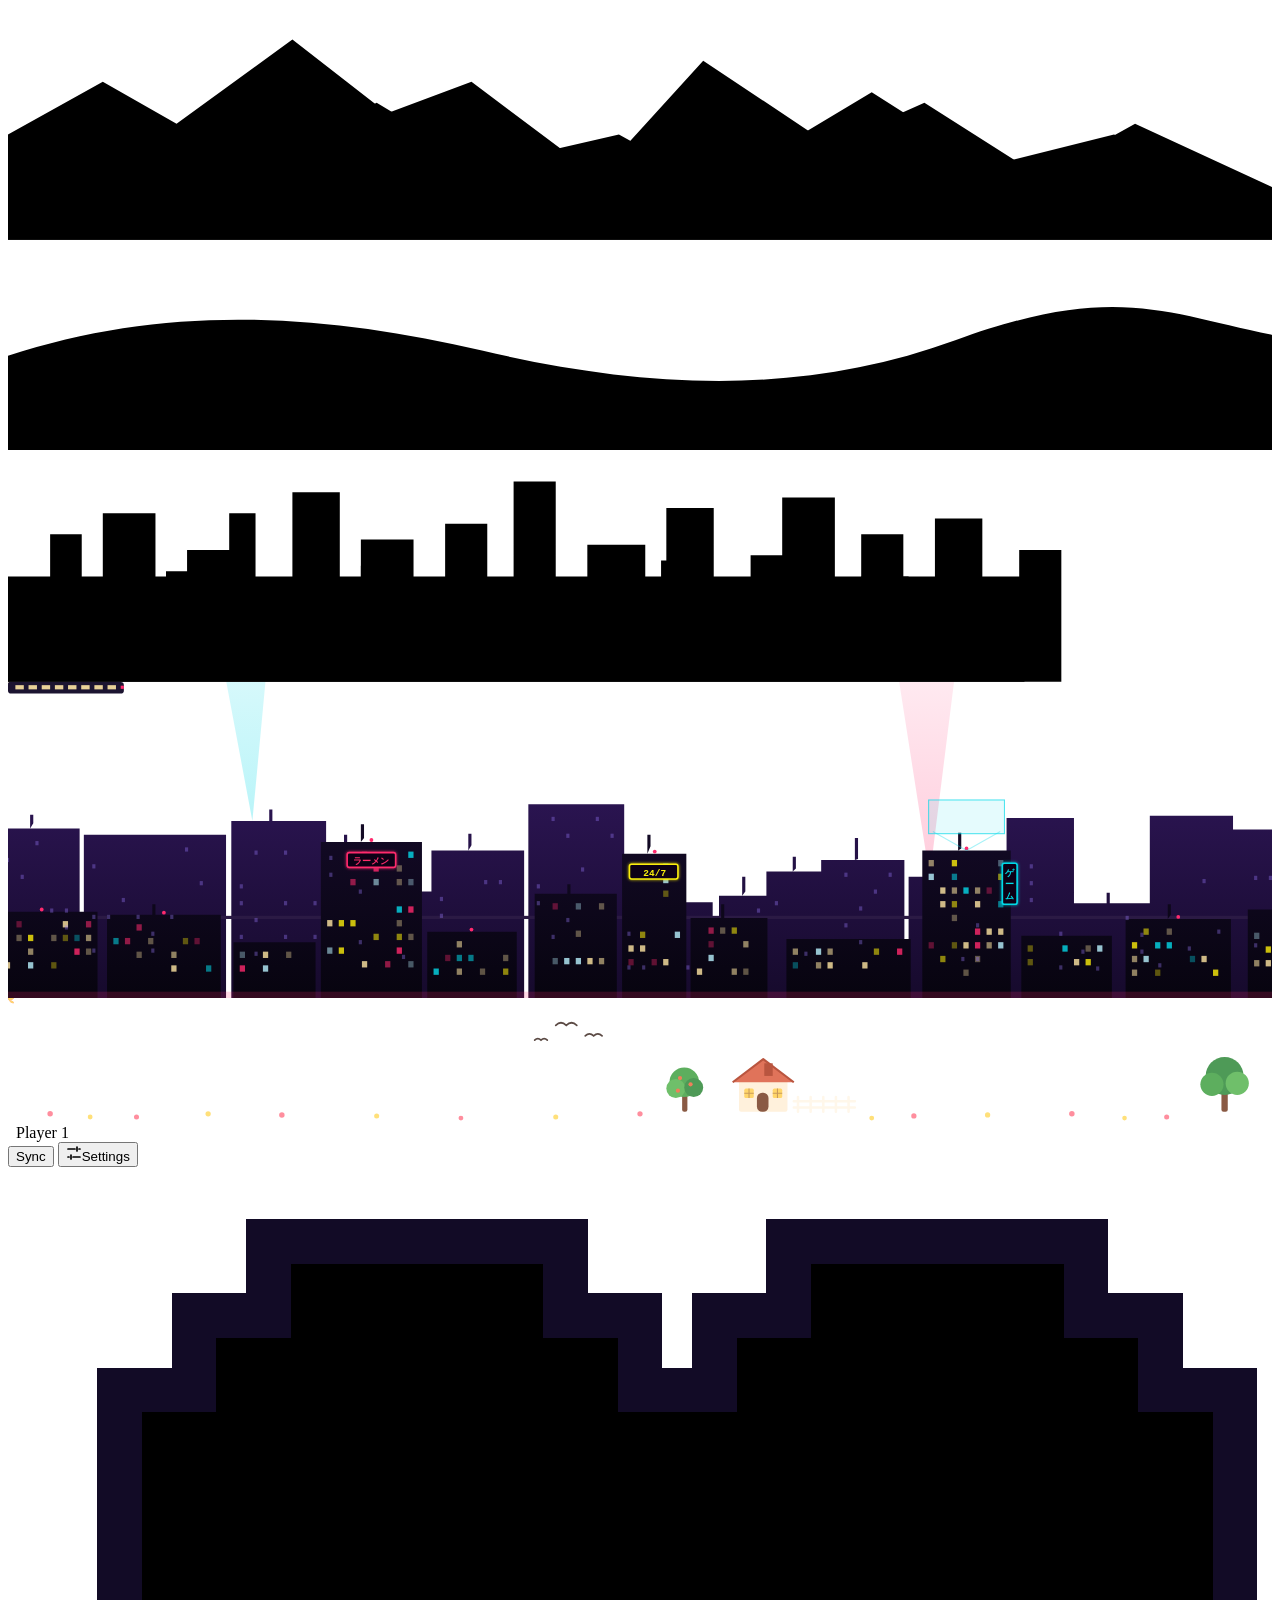
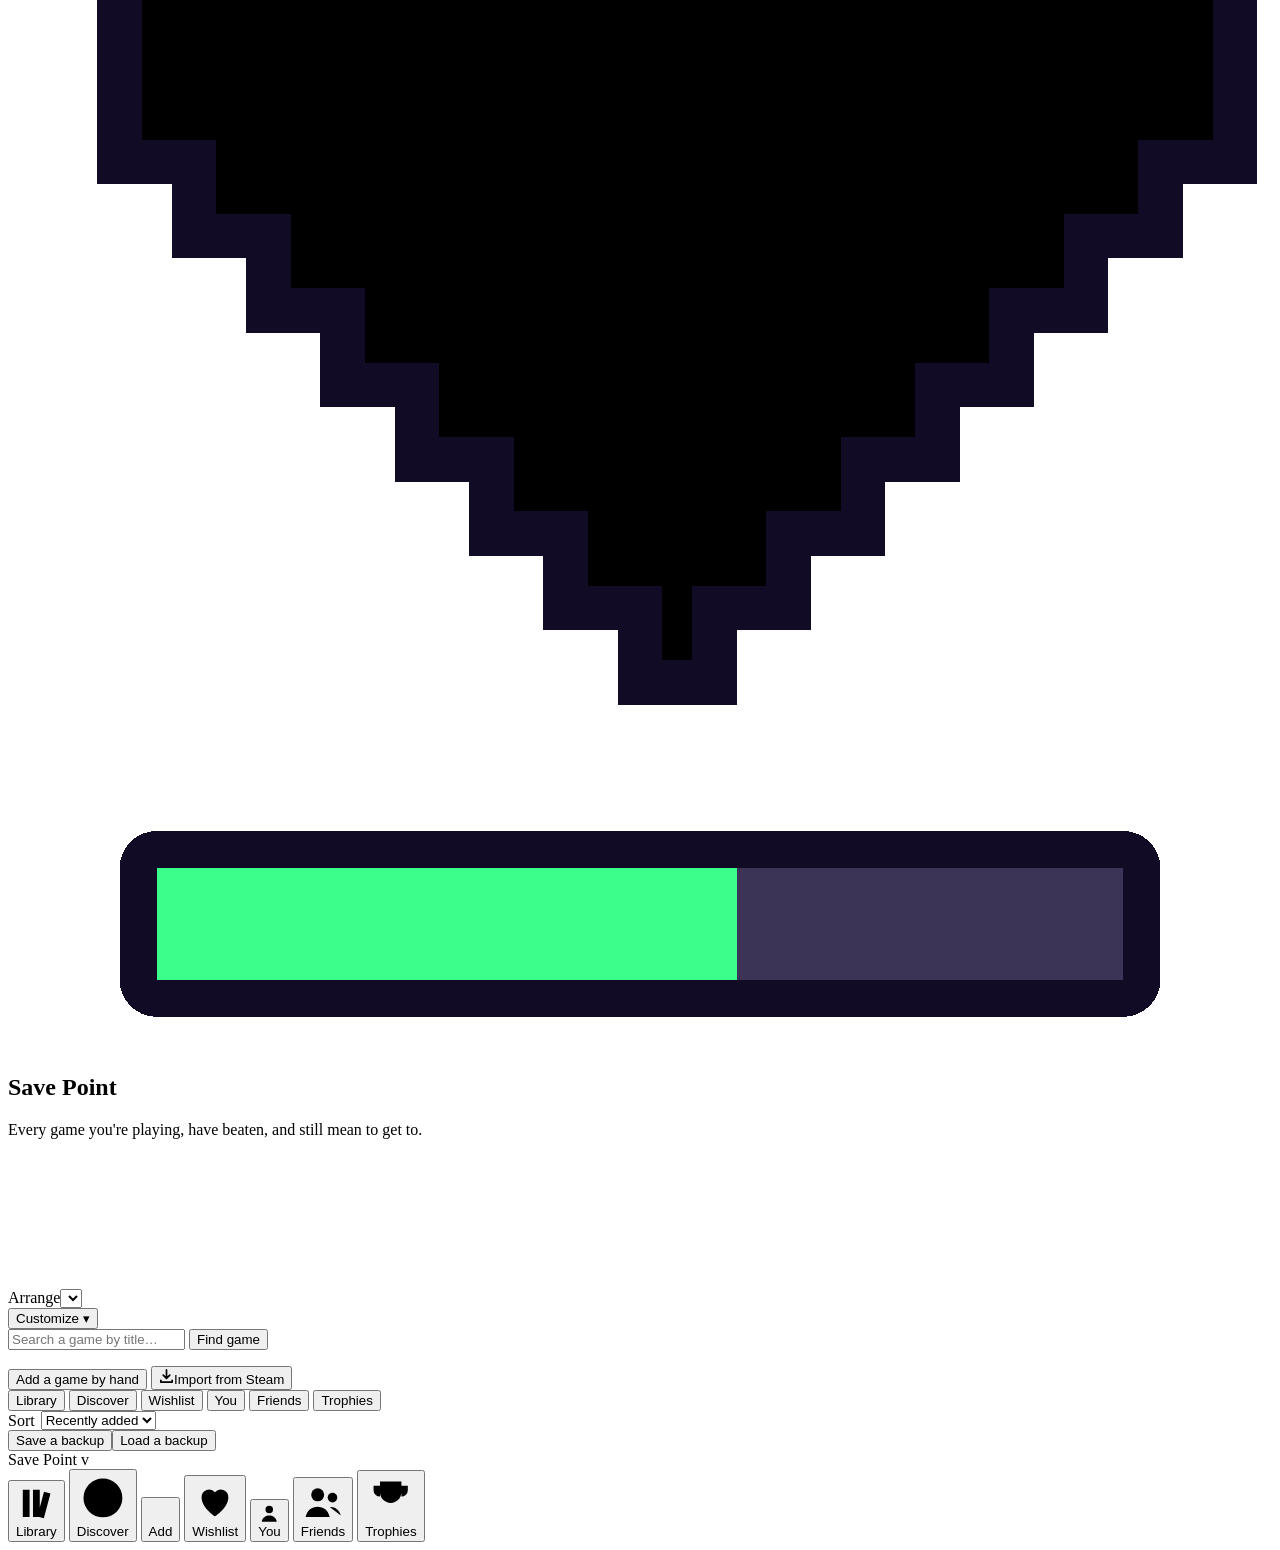
==== commit 830a6e8e: "v3.53: chat emoji and stickers, friend shelf compare, Cozy/Modern/Retro theme polish Co-Authored-By:" ====
--- a/src/page/body.html
+++ b/src/page/body.html
@@ -31,6 +31,17 @@
         <rect x="0" y="294" width="1200" height="6" fill="#FF2A6D" opacity=".18"/>
       </svg>
       <div class="cyrain2" aria-hidden="true"></div>
+      <svg class="cozyland" viewBox="0 0 1200 120" preserveAspectRatio="xMidYMax slice" aria-hidden="true">
+        <g class="cz-birds" fill="none" stroke="#5B4A44" stroke-width="1.6" stroke-linecap="round"><path class="czb b1" d="M520 26q5-5 10 0q5-5 10 0"/><path class="czb b2" d="M548 36q4-4 8 0q4-4 8 0"/><path class="czb b3" d="M500 40q3-3 6 0q3-3 6 0"/></g>
+        <g class="cz-smoke" fill="#fff"><circle class="czs s1" cx="722" cy="62" r="4"/><circle class="czs s2" cx="722" cy="62" r="5"/><circle class="czs s3" cx="722" cy="62" r="3.5"/></g>
+        <g class="cz-house"><rect x="694" y="78" width="46" height="30" rx="2" fill="#FFF1DC"/><path d="M688 80l29-22 29 22z" fill="#E0735A"/><path d="M688 80l29-22 29 22" fill="none" stroke="#B9553F" stroke-width="2" stroke-linejoin="round"/><rect x="718" y="62" width="8" height="12" fill="#B9553F"/><rect x="711" y="90" width="11" height="18" rx="5" fill="#8A5A44"/><rect x="699" y="86" width="9" height="9" rx="1.5" fill="#FFD66B" class="cz-win"/><rect x="726" y="86" width="9" height="9" rx="1.5" fill="#FFD66B" class="cz-win"/><path d="M703.5 86v9M699 90.5h9M730.5 86v9M726 90.5h9" stroke="#C99A5B" stroke-width="1"/></g>
+        <g class="cz-fence" stroke="#FFF7EA" stroke-width="2.4" stroke-linecap="round"><path d="M746 98h58M746 104h58"/><path d="M750 108v-14M762 108v-14M774 108v-14M786 108v-14M798 108v-14"/></g>
+        <g class="cz-tree"><rect x="640" y="88" width="5" height="20" rx="2" fill="#8A5A44"/><circle cx="642" cy="80" r="14" fill="#5DAE5E"/><circle cx="634" cy="86" r="9" fill="#6FBF6A"/><circle cx="651" cy="85" r="9" fill="#4E9A57"/><circle cx="638" cy="76" r="2" fill="#F07F5B"/><circle cx="648" cy="82" r="2" fill="#F07F5B"/><circle cx="636" cy="88" r="2" fill="#F07F5B"/></g>
+        <g class="cz-tree t2"><rect x="1152" y="84" width="6" height="24" rx="2" fill="#8A5A44"/><circle cx="1155" cy="74" r="18" fill="#4E9A57"/><circle cx="1143" cy="82" r="11" fill="#5DAE5E"/><circle cx="1167" cy="81" r="11" fill="#6FBF6A"/></g>
+        <g class="cz-flowers"><g fill="#FF8E9E"><circle cx="40" cy="110" r="2.6"/><circle cx="122" cy="113" r="2.4"/><circle cx="260" cy="111" r="2.6"/><circle cx="430" cy="114" r="2.3"/><circle cx="600" cy="110" r="2.5"/><circle cx="860" cy="112" r="2.5"/><circle cx="1010" cy="110" r="2.6"/><circle cx="1100" cy="113" r="2.4"/></g><g fill="#FFE07A"><circle cx="78" cy="113" r="2.3"/><circle cx="190" cy="110" r="2.5"/><circle cx="350" cy="112" r="2.4"/><circle cx="520" cy="113" r="2.4"/><circle cx="820" cy="114" r="2.3"/><circle cx="930" cy="111" r="2.5"/><circle cx="1060" cy="114" r="2.2"/></g><g fill="#fff"><circle cx="160" cy="114" r="2"/><circle cx="310" cy="114" r="2"/><circle cx="470" cy="111" r="2.2"/><circle cx="900" cy="114" r="2"/><circle cx="1130" cy="111" r="2"/></g></g>
+        <g class="cz-bfly"><g class="czf f1"><path d="M0 0c-6-6-9 2-1 2c-8 1-4 7 1-1M0 0c6-6 9 2 1 2c8 1 4 7-1-1" fill="#FF9AB0"/></g><g class="czf f2"><path d="M0 0c-6-6-9 2-1 2c-8 1-4 7 1-1M0 0c6-6 9 2 1 2c8 1 4 7-1-1" fill="#FFD66B"/></g></g>
+      </svg>
+      <div class="modfx" aria-hidden="true"><i class="mdots"></i><i class="mring r1"></i><i class="mring r2"></i><i class="morb"></i><i class="msheen"></i></div>
 </div>
     <div class="topbar">
       <div class="hp" aria-hidden="true"><i></i><i></i><i></i><i></i><i class="off"></i><span class="px" style="margin-left:8px">Player 1</span></div>
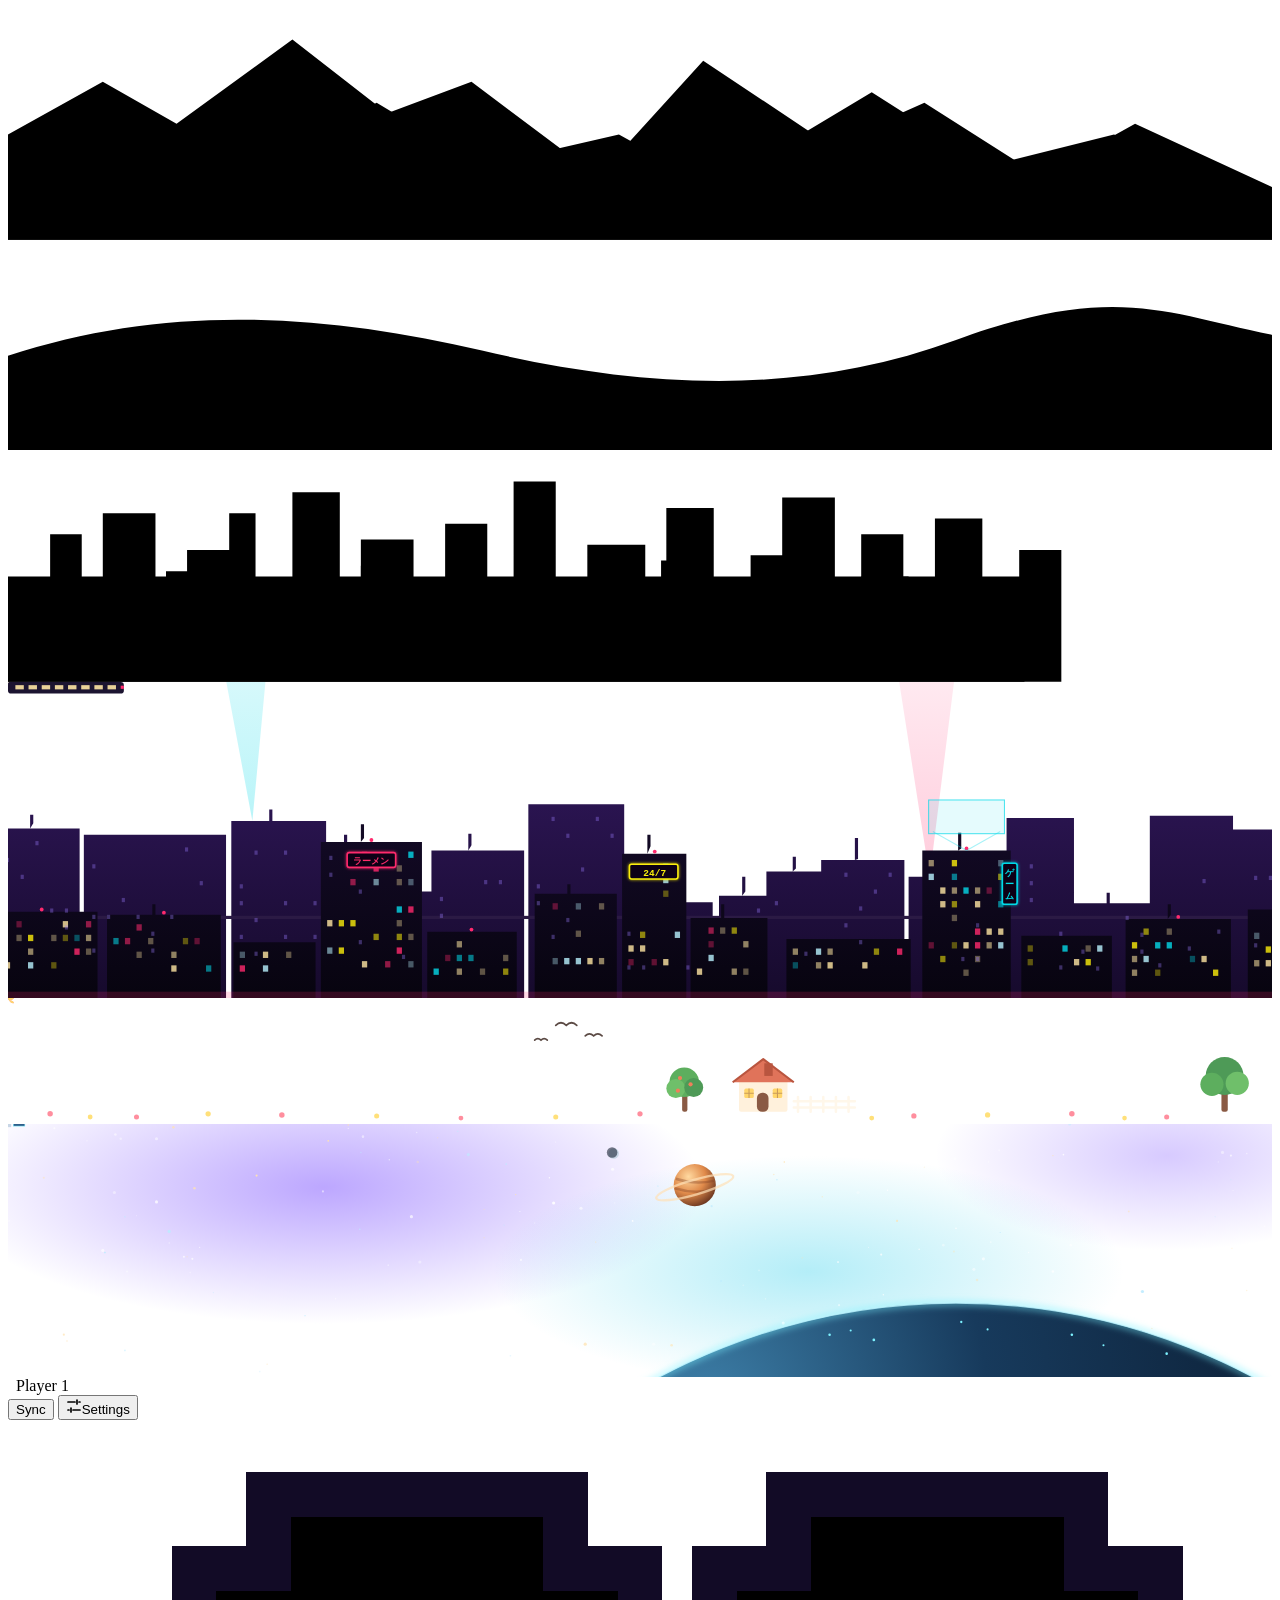
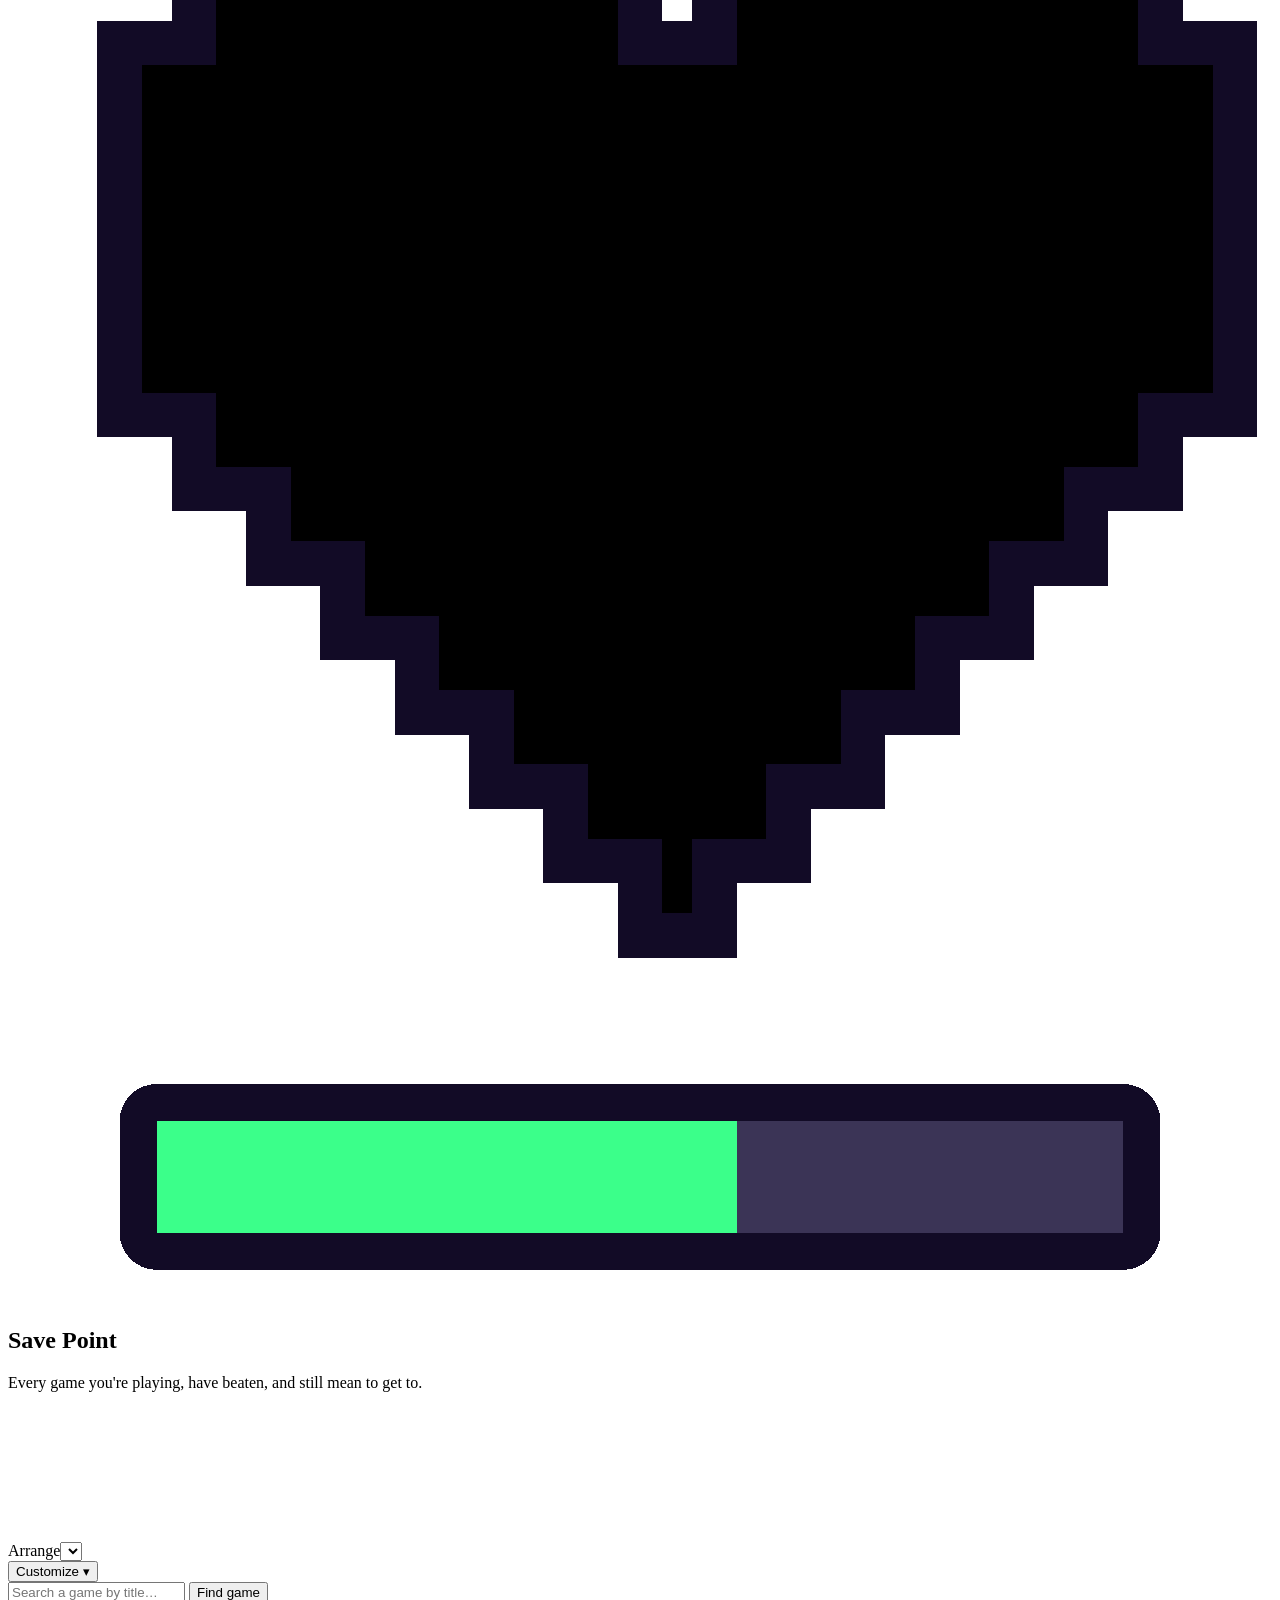
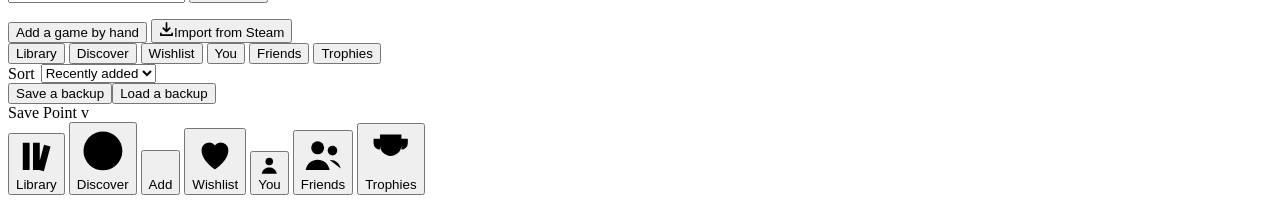
==== commit fbcd9294: "v3.54: new Sci-fi theme Co-Authored-By: Claude Opus 5.5 <noreply@anthropic.com> Claude-Session: http" ====
--- a/src/page/body.html
+++ b/src/page/body.html
@@ -41,6 +41,26 @@
         <g class="cz-flowers"><g fill="#FF8E9E"><circle cx="40" cy="110" r="2.6"/><circle cx="122" cy="113" r="2.4"/><circle cx="260" cy="111" r="2.6"/><circle cx="430" cy="114" r="2.3"/><circle cx="600" cy="110" r="2.5"/><circle cx="860" cy="112" r="2.5"/><circle cx="1010" cy="110" r="2.6"/><circle cx="1100" cy="113" r="2.4"/></g><g fill="#FFE07A"><circle cx="78" cy="113" r="2.3"/><circle cx="190" cy="110" r="2.5"/><circle cx="350" cy="112" r="2.4"/><circle cx="520" cy="113" r="2.4"/><circle cx="820" cy="114" r="2.3"/><circle cx="930" cy="111" r="2.5"/><circle cx="1060" cy="114" r="2.2"/></g><g fill="#fff"><circle cx="160" cy="114" r="2"/><circle cx="310" cy="114" r="2"/><circle cx="470" cy="111" r="2.2"/><circle cx="900" cy="114" r="2"/><circle cx="1130" cy="111" r="2"/></g></g>
         <g class="cz-bfly"><g class="czf f1"><path d="M0 0c-6-6-9 2-1 2c-8 1-4 7 1-1M0 0c6-6 9 2 1 2c8 1 4 7-1-1" fill="#FF9AB0"/></g><g class="czf f2"><path d="M0 0c-6-6-9 2-1 2c-8 1-4 7 1-1M0 0c6-6 9 2 1 2c8 1 4 7-1-1" fill="#FFD66B"/></g></g>
       </svg>
+      <svg class="scifi" viewBox="0 0 1200 240" preserveAspectRatio="xMidYMid slice" aria-hidden="true">
+        <defs><radialGradient id="sfNeb1"><stop offset="0" stop-color="#6B3BFF" stop-opacity=".45"/><stop offset="1" stop-color="#6B3BFF" stop-opacity="0"/></radialGradient>
+          <radialGradient id="sfNeb2"><stop offset="0" stop-color="#14C8E8" stop-opacity=".32"/><stop offset="1" stop-color="#14C8E8" stop-opacity="0"/></radialGradient>
+          <radialGradient id="sfPlanet" cx=".3" cy=".08" r=".9"><stop offset="0" stop-color="#3D7FA8"/><stop offset=".25" stop-color="#173A5C"/><stop offset=".6" stop-color="#0A1A2E"/><stop offset="1" stop-color="#040A14"/></radialGradient>
+          <radialGradient id="sfGiant" cx=".35" cy=".3" r=".8"><stop offset="0" stop-color="#FFD9A0"/><stop offset=".5" stop-color="#E08A4A"/><stop offset="1" stop-color="#5A2A1A"/></radialGradient>
+          <linearGradient id="sfWarp" x1="0" x2="1"><stop offset="0" stop-color="#BDF4FF" stop-opacity="0"/><stop offset="1" stop-color="#fff"/></linearGradient>
+          <linearGradient id="sfFlame" x1="1" x2="0"><stop offset="0" stop-color="#7DF2FF"/><stop offset="1" stop-color="#7DF2FF" stop-opacity="0"/></linearGradient>
+          <filter id="sfBlur" x="-20%" y="-20%" width="140%" height="140%"><feGaussianBlur stdDeviation="3"/></filter></defs>
+        <ellipse cx="300" cy="60" rx="360" ry="130" fill="url(#sfNeb1)"/><ellipse cx="760" cy="140" rx="300" ry="110" fill="url(#sfNeb2)"/><ellipse cx="1100" cy="30" rx="220" ry="90" fill="url(#sfNeb1)" opacity=".6"/>
+        <g class="sfstars"><circle cx="389" cy="36" r="1.2" fill="#FFE3B0" opacity="0.33" class="sft t0"/><circle cx="113" cy="140" r="1" fill="#fff" opacity="0.44"/><circle cx="520" cy="17" r="0.5" fill="#fff" opacity="0.66"/><circle cx="992" cy="30" r="0.6" fill="#FFE3B0" opacity="0.71"/><circle cx="1137" cy="139" r="0.8" fill="#fff" opacity="0.33"/><circle cx="56" cy="206" r="0.7" fill="#FFE3B0" opacity="0.57"/><circle cx="141" cy="74" r="1.5" fill="#fff" opacity="0.74"/><circle cx="698" cy="153" r="0.7" fill="#fff" opacity="0.36" class="sft t3"/><circle cx="677" cy="149" r="0.8" fill="#BDEBFF" opacity="0.74"/><circle cx="933" cy="112" r="0.8" fill="#fff" opacity="0.54"/><circle cx="953" cy="168" r="0.6" fill="#fff" opacity="0.35"/><circle cx="630" cy="210" r="1.2" fill="#FFE3B0" opacity="0.59"/><circle cx="1176" cy="28" r="0.8" fill="#fff" opacity="0.41"/><circle cx="182" cy="117" r="0.5" fill="#fff" opacity="0.93"/><circle cx="917" cy="138" r="1.5" fill="#fff" opacity="0.50" class="sft t2"/><circle cx="713" cy="139" r="0.8" fill="#fff" opacity="0.34"/><circle cx="1134" cy="114" r="1.2" fill="#fff" opacity="0.34"/><circle cx="777" cy="238" r="1.5" fill="#BDEBFF" opacity="0.59"/><circle cx="1064" cy="83" r="0.8" fill="#FFE3B0" opacity="0.53"/><circle cx="141" cy="14" r="1.5" fill="#fff" opacity="0.49"/><circle cx="477" cy="220" r="0.8" fill="#BDEBFF" opacity="0.35"/><circle cx="482" cy="67" r="0.6" fill="#FFE3B0" opacity="0.83" class="sft t1"/><circle cx="334" cy="100" r="0.7" fill="#BDEBFF" opacity="0.74"/><circle cx="1149" cy="36" r="0.6" fill="#fff" opacity="0.40"/><circle cx="14" cy="199" r="0.6" fill="#fff" opacity="0.47"/><circle cx="175" cy="128" r="1" fill="#fff" opacity="0.67"/><circle cx="829" cy="124" r="1" fill="#fff" opacity="0.73"/><circle cx="548" cy="209" r="1.5" fill="#FFE3B0" opacity="0.74"/><circle cx="471" cy="96" r="0.5" fill="#BDEBFF" opacity="0.61" class="sft t0"/><circle cx="75" cy="16" r="0.6" fill="#fff" opacity="0.59"/><circle cx="408" cy="13" r="0.5" fill="#FFE3B0" opacity="0.67"/><circle cx="122" cy="87" r="0.5" fill="#fff" opacity="0.35"/><circle cx="737" cy="36" r="0.7" fill="#FFE3B0" opacity="0.92"/><circle cx="437" cy="29" r="1.5" fill="#BDEBFF" opacity="0.62"/><circle cx="576" cy="75" r="0.6" fill="#fff" opacity="0.37"/><circle cx="888" cy="115" r="1.2" fill="#fff" opacity="0.40" class="sft t3"/><circle cx="246" cy="228" r="0.7" fill="#FFE3B0" opacity="0.40"/><circle cx="1097" cy="182" r="0.7" fill="#fff" opacity="0.94"/><circle cx="835" cy="63" r="0.7" fill="#fff" opacity="0.89"/><circle cx="926" cy="128" r="1.5" fill="#fff" opacity="0.63"/><circle cx="736" cy="189" r="1.5" fill="#fff" opacity="0.85"/><circle cx="982" cy="178" r="0.6" fill="#BDEBFF" opacity="0.43"/><circle cx="427" cy="7" r="0.5" fill="#BDEBFF" opacity="0.81" class="sft t2"/><circle cx="311" cy="166" r="0.7" fill="#fff" opacity="0.59"/><circle cx="1146" cy="88" r="0.6" fill="#BDEBFF" opacity="0.37"/><circle cx="236" cy="49" r="1" fill="#FFE3B0" opacity="0.94"/><circle cx="1009" cy="115" r="1.2" fill="#fff" opacity="0.52"/><circle cx="1002" cy="29" r="0.8" fill="#fff" opacity="0.81"/><circle cx="574" cy="43" r="1.5" fill="#fff" opacity="0.71"/><circle cx="961" cy="233" r="0.8" fill="#fff" opacity="0.60" class="sft t1"/><circle cx="870" cy="41" r="0.6" fill="#FFE3B0" opacity="0.32"/><circle cx="1086" cy="194" r="0.6" fill="#FFE3B0" opacity="0.70"/><circle cx="1176" cy="158" r="0.7" fill="#FFE3B0" opacity="0.40"/><circle cx="157" cy="3" r="1.2" fill="#FFE3B0" opacity="0.72"/><circle cx="899" cy="33" r="1.5" fill="#fff" opacity="0.43"/><circle cx="34" cy="51" r="1" fill="#FFE3B0" opacity="0.46"/><circle cx="391" cy="131" r="1.5" fill="#fff" opacity="0.39" class="sft t0"/><circle cx="1077" cy="159" r="1.5" fill="#BDEBFF" opacity="0.89"/><circle cx="993" cy="211" r="0.6" fill="#FFE3B0" opacity="0.65"/><circle cx="613" cy="209" r="1.5" fill="#fff" opacity="0.42"/><circle cx="931" cy="36" r="0.6" fill="#fff" opacity="0.61"/><circle cx="668" cy="78" r="1" fill="#BDEBFF" opacity="0.64"/><circle cx="941" cy="25" r="1" fill="#fff" opacity="0.34"/><circle cx="332" cy="185" r="1" fill="#fff" opacity="0.59" class="sft t3"/><circle cx="912" cy="219" r="0.8" fill="#FFE3B0" opacity="0.51"/><circle cx="727" cy="48" r="0.7" fill="#FFE3B0" opacity="0.59"/><circle cx="969" cy="122" r="0.6" fill="#fff" opacity="0.75"/><circle cx="1107" cy="214" r="0.6" fill="#fff" opacity="0.85"/><circle cx="500" cy="94" r="0.7" fill="#fff" opacity="0.35"/><circle cx="514" cy="51" r="0.7" fill="#fff" opacity="0.81"/><circle cx="1127" cy="154" r="0.7" fill="#fff" opacity="0.39" class="sft t2"/><circle cx="1161" cy="53" r="0.5" fill="#BDEBFF" opacity="0.56"/><circle cx="195" cy="160" r="0.6" fill="#BDEBFF" opacity="0.40"/><circle cx="1193" cy="97" r="0.8" fill="#fff" opacity="0.43"/><circle cx="111" cy="88" r="0.7" fill="#BDEBFF" opacity="0.66"/><circle cx="844" cy="92" r="1" fill="#FFE3B0" opacity="0.71"/><circle cx="1153" cy="27" r="1.5" fill="#fff" opacity="0.45"/><circle cx="101" cy="65" r="1.5" fill="#fff" opacity="0.42" class="sft t1"/><circle cx="984" cy="204" r="1.2" fill="#fff" opacity="0.83"/><circle cx="487" cy="129" r="1" fill="#fff" opacity="0.67"/><circle cx="107" cy="14" r="1.2" fill="#fff" opacity="0.42"/><circle cx="323" cy="4" r="0.5" fill="#fff" opacity="0.82"/><circle cx="730" cy="53" r="0.7" fill="#BDEBFF" opacity="0.86"/><circle cx="14" cy="239" r="0.8" fill="#fff" opacity="0.90"/><circle cx="746" cy="10" r="1.2" fill="#fff" opacity="0.45" class="sft t0"/><circle cx="1163" cy="63" r="0.6" fill="#fff" opacity="0.43"/><circle cx="754" cy="127" r="0.6" fill="#FFE3B0" opacity="0.49"/><circle cx="807" cy="65" r="1.5" fill="#fff" opacity="0.31"/><circle cx="44" cy="4" r="1" fill="#fff" opacity="0.66"/><circle cx="617" cy="59" r="0.8" fill="#BDEBFF" opacity="0.37"/><circle cx="788" cy="131" r="0.8" fill="#fff" opacity="0.93"/><circle cx="825" cy="236" r="0.7" fill="#fff" opacity="0.43" class="sft t3"/><circle cx="486" cy="83" r="0.5" fill="#fff" opacity="0.84"/><circle cx="85" cy="178" r="0.7" fill="#fff" opacity="0.58"/><circle cx="101" cy="202" r="1.5" fill="#fff" opacity="0.63"/><circle cx="719" cy="166" r="0.5" fill="#fff" opacity="0.60"/><circle cx="323" cy="1" r="0.7" fill="#FFE3B0" opacity="0.93"/><circle cx="388" cy="8" r="0.7" fill="#fff" opacity="0.44"/><circle cx="1" cy="92" r="0.8" fill="#fff" opacity="0.48" class="sft t2"/><circle cx="298" cy="186" r="0.5" fill="#fff" opacity="0.47"/><circle cx="173" cy="141" r="0.8" fill="#fff" opacity="0.31"/><circle cx="756" cy="20" r="1" fill="#fff" opacity="0.85"/><circle cx="789" cy="172" r="1" fill="#fff" opacity="0.55"/><circle cx="865" cy="119" r="0.7" fill="#fff" opacity="0.77"/><circle cx="53" cy="200" r="1" fill="#FFE3B0" opacity="0.71"/><circle cx="167" cy="126" r="1" fill="#fff" opacity="0.67" class="sft t1"/><circle cx="992" cy="140" r="1.2" fill="#fff" opacity="0.74"/><circle cx="102" cy="10" r="1.2" fill="#fff" opacity="0.53"/><circle cx="452" cy="108" r="0.5" fill="#FFE3B0" opacity="0.71"/><circle cx="817" cy="117" r="0.5" fill="#fff" opacity="0.60"/><circle cx="898" cy="121" r="1" fill="#FFE3B0" opacity="0.36"/><circle cx="79" cy="177" r="0.7" fill="#fff" opacity="0.83"/><circle cx="282" cy="182" r="0.6" fill="#BDEBFF" opacity="0.78" class="sft t0"/><circle cx="593" cy="92" r="0.8" fill="#fff" opacity="0.89"/><circle cx="920" cy="148" r="1.2" fill="#FFE3B0" opacity="0.43"/><circle cx="177" cy="61" r="1.2" fill="#FFE3B0" opacity="0.75"/><circle cx="681" cy="3" r="0.5" fill="#fff" opacity="0.62"/><circle cx="831" cy="162" r="0.7" fill="#fff" opacity="0.76"/><circle cx="558" cy="112" r="0.5" fill="#FFE3B0" opacity="0.95"/><circle cx="239" cy="235" r="0.8" fill="#BDEBFF" opacity="0.31" class="sft t3"/><circle cx="92" cy="122" r="0.8" fill="#BDEBFF" opacity="0.95"/><circle cx="252" cy="227" r="0.6" fill="#fff" opacity="0.35"/><circle cx="170" cy="126" r="0.7" fill="#FFE3B0" opacity="0.39"/><circle cx="335" cy="27" r="0.7" fill="#BDEBFF" opacity="0.45"/><circle cx="473" cy="38" r="0.8" fill="#BDEBFF" opacity="0.74"/><circle cx="362" cy="34" r="0.7" fill="#fff" opacity="0.54"/><circle cx="1008" cy="0" r="1.5" fill="#BDEBFF" opacity="0.52" class="sft t2"/><circle cx="144" cy="222" r="1.2" fill="#fff" opacity="0.31"/><circle cx="304" cy="16" r="0.8" fill="#FFE3B0" opacity="0.95"/><circle cx="92" cy="222" r="1.5" fill="#fff" opacity="0.48"/><circle cx="337" cy="12" r="1.2" fill="#fff" opacity="0.49"/><circle cx="299" cy="64" r="1" fill="#fff" opacity="0.51"/><circle cx="942" cy="103" r="0.5" fill="#BDEBFF" opacity="0.83"/><circle cx="1096" cy="226" r="1" fill="#fff" opacity="0.43" class="sft t1"/><circle cx="59" cy="176" r="0.8" fill="#fff" opacity="0.70"/><circle cx="773" cy="69" r="0.5" fill="#FFE3B0" opacity="0.89"/><circle cx="153" cy="113" r="0.7" fill="#fff" opacity="0.48"/><circle cx="887" cy="234" r="0.7" fill="#fff" opacity="0.56"/><circle cx="361" cy="134" r="0.8" fill="#fff" opacity="0.38"/><circle cx="90" cy="120" r="1.5" fill="#fff" opacity="0.62"/><circle cx="544" cy="80" r="1.5" fill="#fff" opacity="0.59" class="sft t0"/><circle cx="657" cy="59" r="0.6" fill="#fff" opacity="0.52"/><circle cx="383" cy="88" r="1.5" fill="#fff" opacity="0.67"/><circle cx="900" cy="99" r="0.8" fill="#fff" opacity="0.78"/><circle cx="452" cy="81" r="0.5" fill="#FFE3B0" opacity="0.62"/><circle cx="1161" cy="30" r="1" fill="#fff" opacity="0.64"/><circle cx="111" cy="215" r="0.8" fill="#BDEBFF" opacity="0.56"/><circle cx="518" cy="75" r="1.5" fill="#fff" opacity="0.87" class="sft t3"/><circle cx="153" cy="102" r="1.5" fill="#BDEBFF" opacity="0.88"/><circle cx="1162" cy="118" r="0.5" fill="#FFE3B0" opacity="0.55"/></g>
+        <path class="sfwarp" d="M0 0h90" stroke="url(#sfWarp)" stroke-width="1.6" stroke-linecap="round"/>
+        <g class="sfgiant"><circle cx="652" cy="58" r="20" fill="url(#sfGiant)"/><path d="M634 52q18 6 36 2M633 61q19 6 38 1" stroke="#7A3A20" stroke-opacity=".35" stroke-width="2.4" fill="none"/><ellipse cx="652" cy="60" rx="38" ry="7" fill="none" stroke="#FFE2B8" stroke-opacity=".7" stroke-width="2.2" transform="rotate(-16 652 60)"/><path d="M633 55a20 20 0 0 1 38 0" fill="url(#sfGiant)" transform="rotate(-16 652 60)" opacity="0"/></g>
+        <circle cx="575" cy="28" r="5" fill="#C8D6E6"/><circle cx="573.5" cy="27" r="5" fill="#0B1424" opacity=".55"/>
+        <g class="sfplanet"><circle cx="900" cy="770" r="600" fill="url(#sfPlanet)"/><circle cx="900" cy="770" r="600" fill="none" stroke="#7DF2FF" stroke-width="6" stroke-opacity=".45" filter="url(#sfBlur)"/><circle cx="900" cy="770" r="600" fill="none" stroke="#BDF4FF" stroke-width="1.2" stroke-opacity=".8"/>
+          <g fill="#7DF2FF" class="sfcity"><circle cx="780" cy="200" r="1.2"/><circle cx="800" cy="196" r="1"/><circle cx="822" cy="205" r="1.3"/><circle cx="905" cy="188" r="1.1"/><circle cx="930" cy="195" r="1"/><circle cx="1010" cy="200" r="1.2"/><circle cx="1040" cy="210" r="1"/><circle cx="1100" cy="218" r="1.2"/></g></g>
+        <g class="sfship s1"><path d="M0 0l-34-6h-8l6 6-6 6h8z" fill="#CFE3F2"/><path d="M-34-6l-10-6h-6l6 6zM-34 6l-10 6h-6l6-6z" fill="#8FA9C0"/><rect x="-62" y="-2" width="20" height="4" rx="2" fill="url(#sfFlame)"/><circle cx="-14" cy="0" r="1.6" fill="#7DF2FF"/></g>
+        <g class="sfship s2"><path d="M0 0l-14-3h-4l3 3-3 3h4z" fill="#AFC6DA"/><rect x="-28" y="-1" width="10" height="2" rx="1" fill="url(#sfFlame)"/></g>
+        <g class="sfsat"><rect x="-3" y="-3" width="6" height="6" fill="#C8D6E6"/><rect x="-16" y="-2" width="11" height="4" fill="#2E5E8A" stroke="#7DF2FF" stroke-width=".5"/><rect x="5" y="-2" width="11" height="4" fill="#2E5E8A" stroke="#7DF2FF" stroke-width=".5"/><circle class="sfblink" cx="0" cy="-5" r="1.1" fill="#FF5A5A"/></g>
+      </svg>
+      <div class="sfscan" aria-hidden="true"></div>
       <div class="modfx" aria-hidden="true"><i class="mdots"></i><i class="mring r1"></i><i class="mring r2"></i><i class="morb"></i><i class="msheen"></i></div>
 </div>
     <div class="topbar">
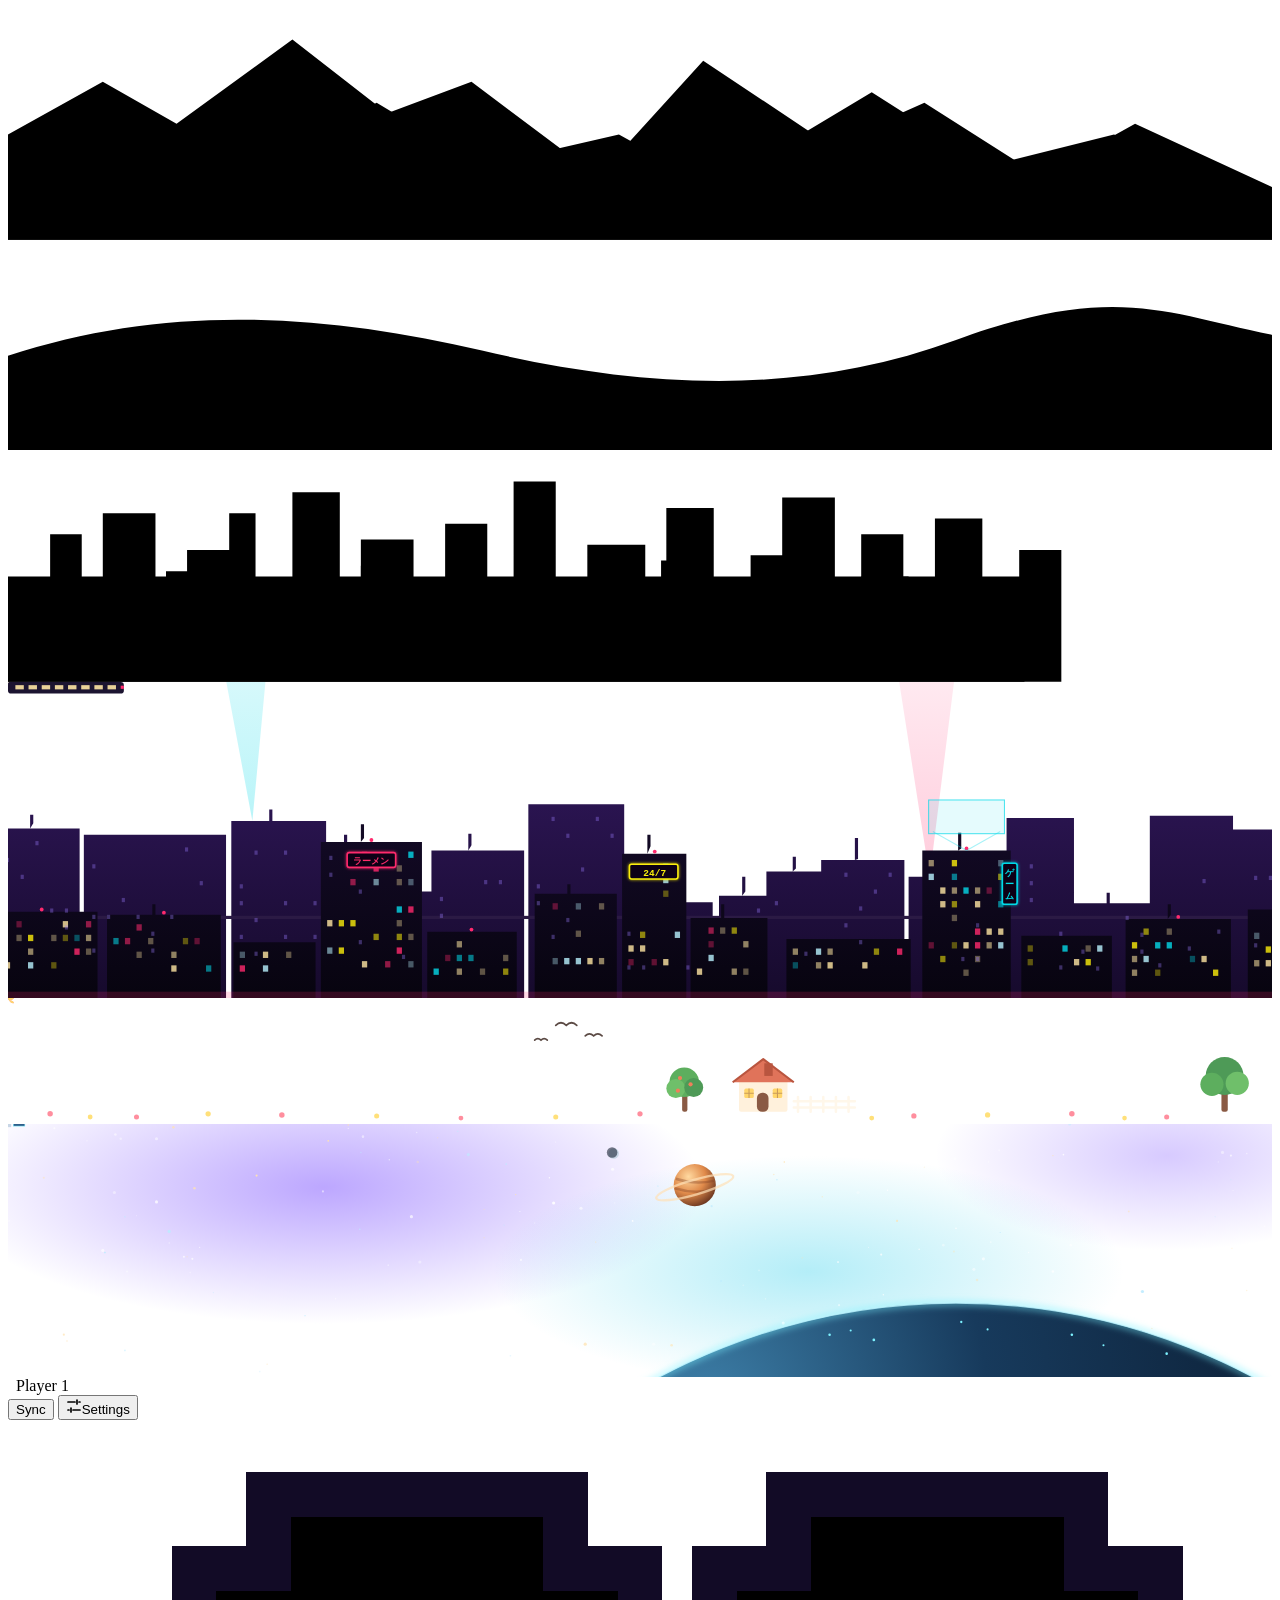
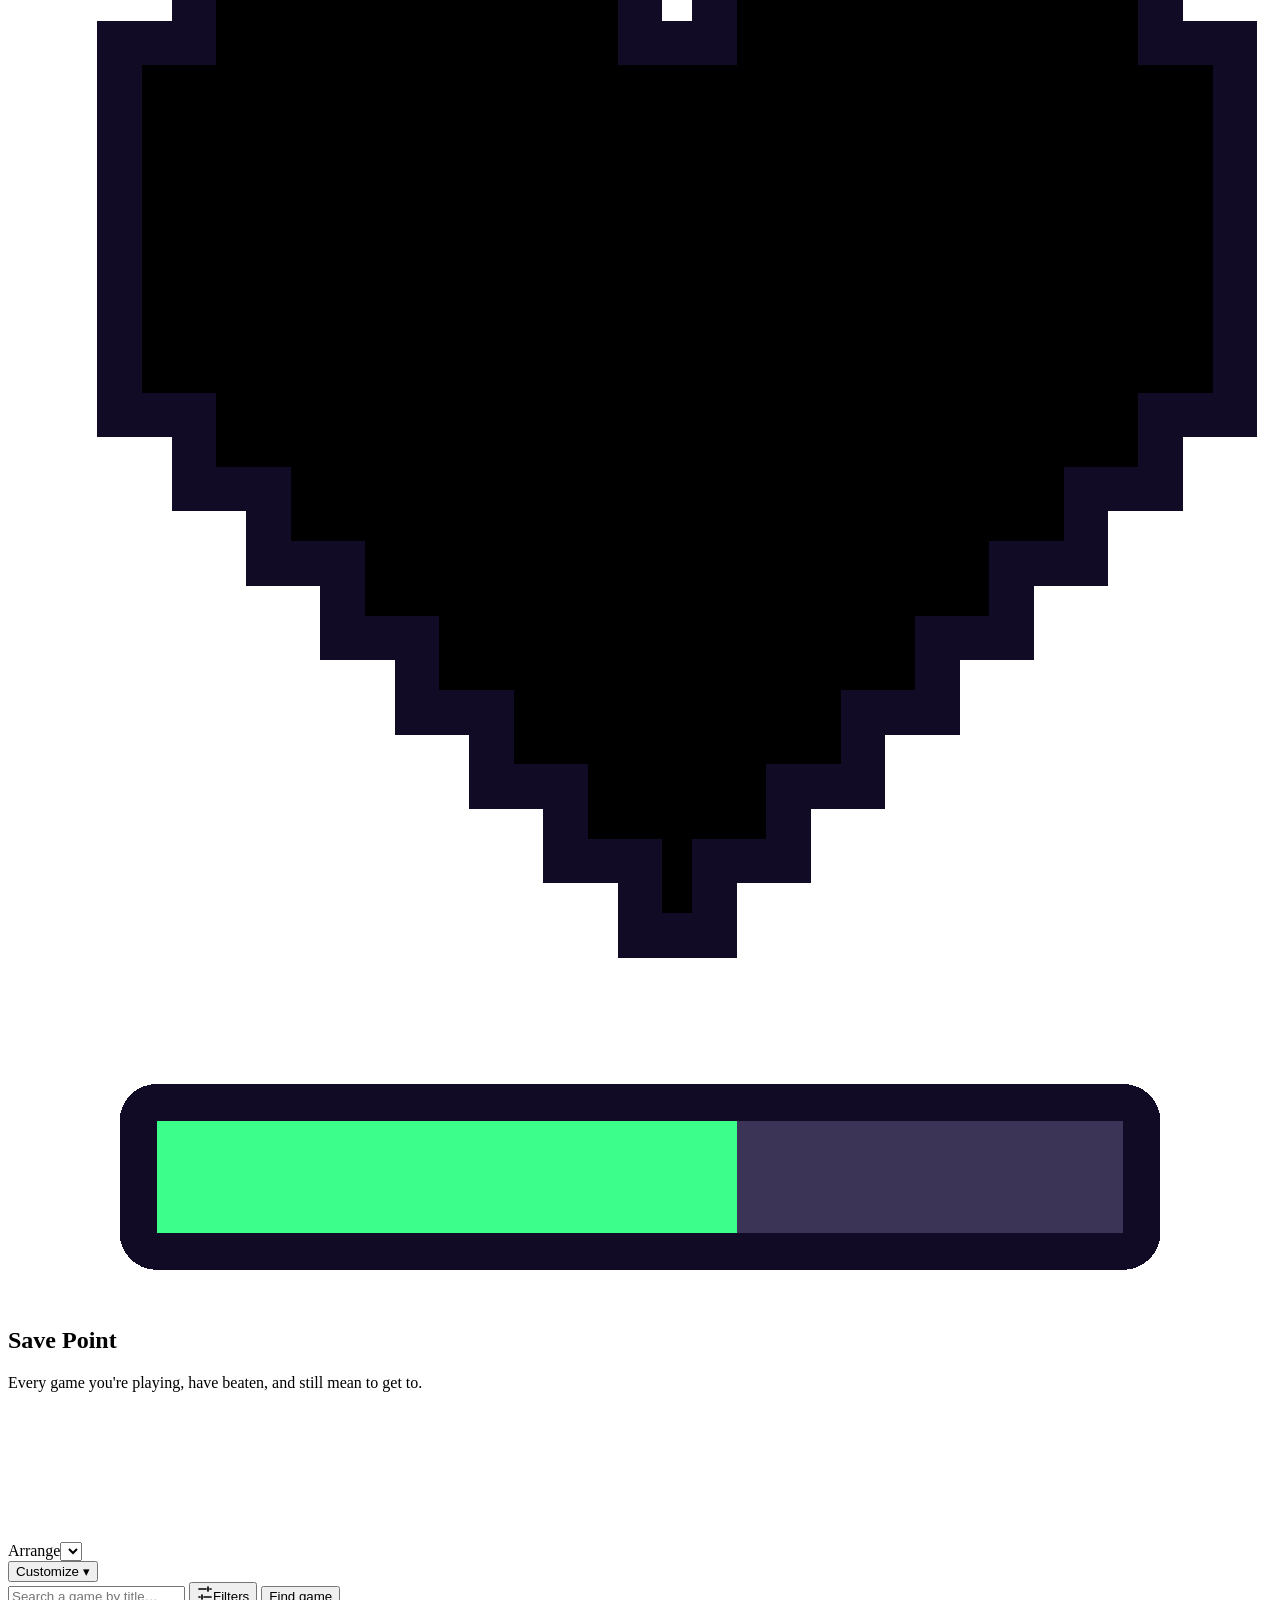
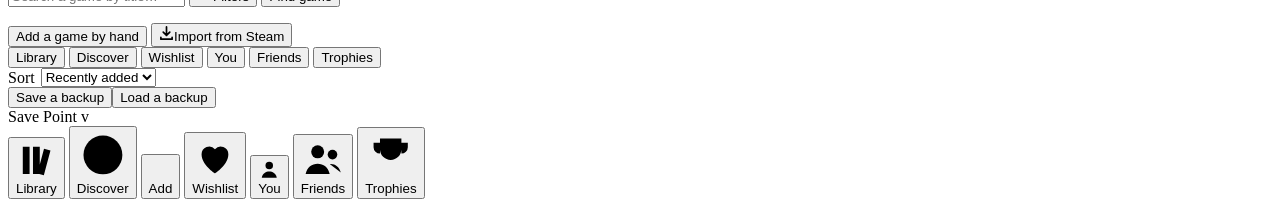
==== commit d0523ea2: "v3.57: search filters Co-Authored-By: Claude Opus 5.5 <noreply@anthropic.com> Claude-Session: https:" ====
--- a/src/page/body.html
+++ b/src/page/body.html
@@ -101,7 +101,7 @@
     <div class="rm-stage"></div>
     <div class="rm-panel" hidden></div>
     <div class="rm-bar"><button class="rm-fab" type="button" data-rmmenu aria-expanded="false" aria-controls="rm-menu" title="Customize the room"><svg viewBox="0 0 24 24" aria-hidden="true"><path d="M4 20l4-1 11-11-3-3L5 16zM14 6l3 3"/></svg><span>Edit</span></button>
-      <div class="rm-menu" id="rm-menu" hidden><button type="button" data-roomgo="shelves">📚 Open my shelves</button><button type="button" data-roomgo="pc">🖥 PC</button><button type="button" data-roomgo="lights">💡 Lights</button><button type="button" data-roomgo="desk">🪑 Desk &amp; chair</button><button type="button" data-roomgo="walls">🖼 Walls &amp; rug</button><button type="button" data-roomgo="consoles">🎮 Consoles</button><button type="button" data-roomgo="more">⚙ More</button></div></div>
+      <div class="rm-menu" id="rm-menu" hidden><button type="button" data-roomgo="shelves">📚 Open my shelves</button><button type="button" data-roomgo="walls">🌌 Room theme</button><button type="button" data-roomgo="pc">🖥 PC</button><button type="button" data-roomgo="lights">💡 Lights</button><button type="button" data-roomgo="desk">🪑 Desk &amp; chair</button><button type="button" data-roomgo="walls">🖼 Walls &amp; rug</button><button type="button" data-roomgo="consoles">🎮 Consoles</button><button type="button" data-roomgo="more">⚙ More</button></div></div>
   </section>
   <section class="rack nook" aria-label="Your game shelves" data-scene="cozy">
     <canvas class="sparks" id="sparks" aria-hidden="true"></canvas>
@@ -134,8 +134,10 @@
   <section class="console" aria-label="Find a game">
     <form id="search-form" autocomplete="off">
       <input id="q" type="search" placeholder="Search a game by title…" aria-label="Search for a game">
+      <button class="btn sfbtn" id="search-filt" type="button" aria-expanded="false" aria-controls="search-filters" title="Narrow the search: console, release year, sort"><svg width="16" height="16" viewBox="0 0 16 16" aria-hidden="true"><path d="M2 4h7M13 4h1M2 12h1M7 12h7M11 2v4M5 10v4" fill="none" stroke="currentColor" stroke-width="1.7" stroke-linecap="round"/></svg><span class="sr">Filters</span><i class="sfn" hidden></i></button>
       <button class="btn primary" id="search-btn" type="submit">Find game</button>
     </form>
+    <div class="sfpanel" id="search-filters" hidden></div>
     <div id="results-wrap"></div>
     <div class="cfoot">
       <button class="linkbtn" id="manual-btn" type="button">Add a game by hand</button>
